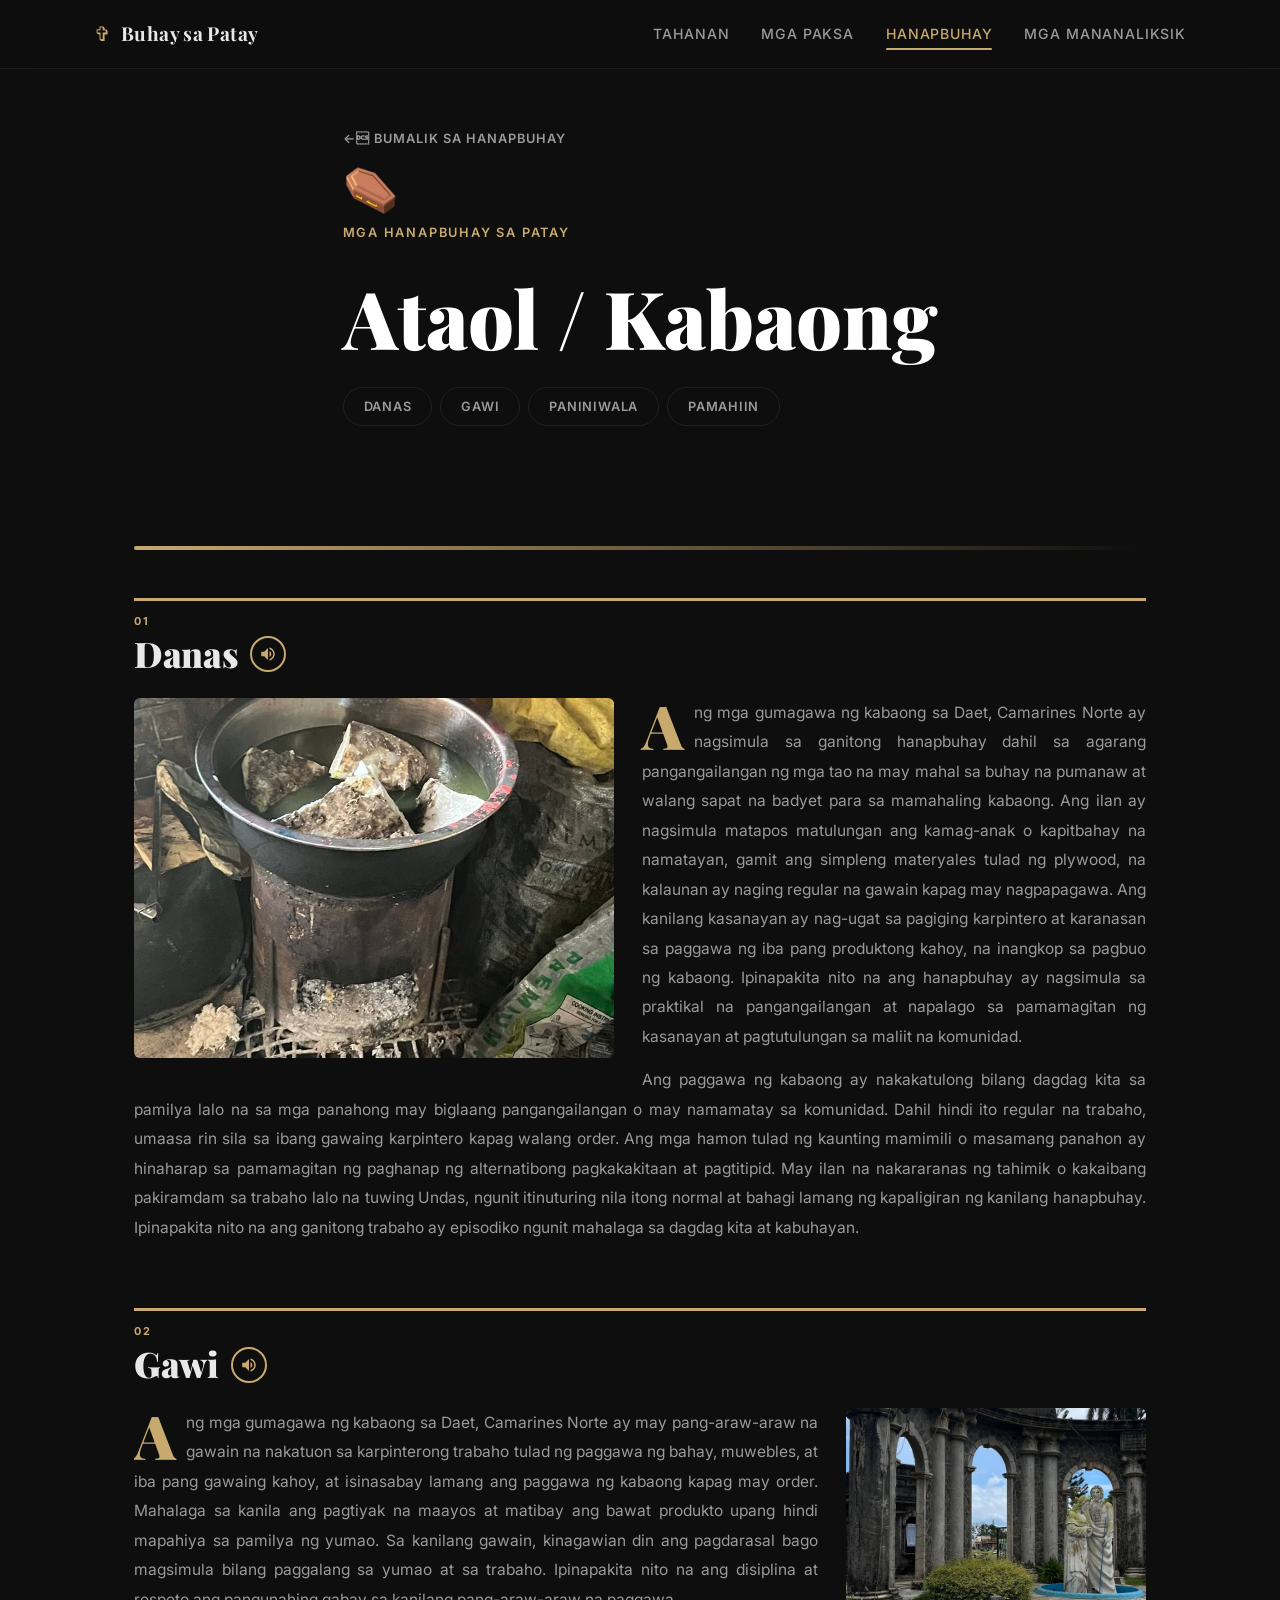
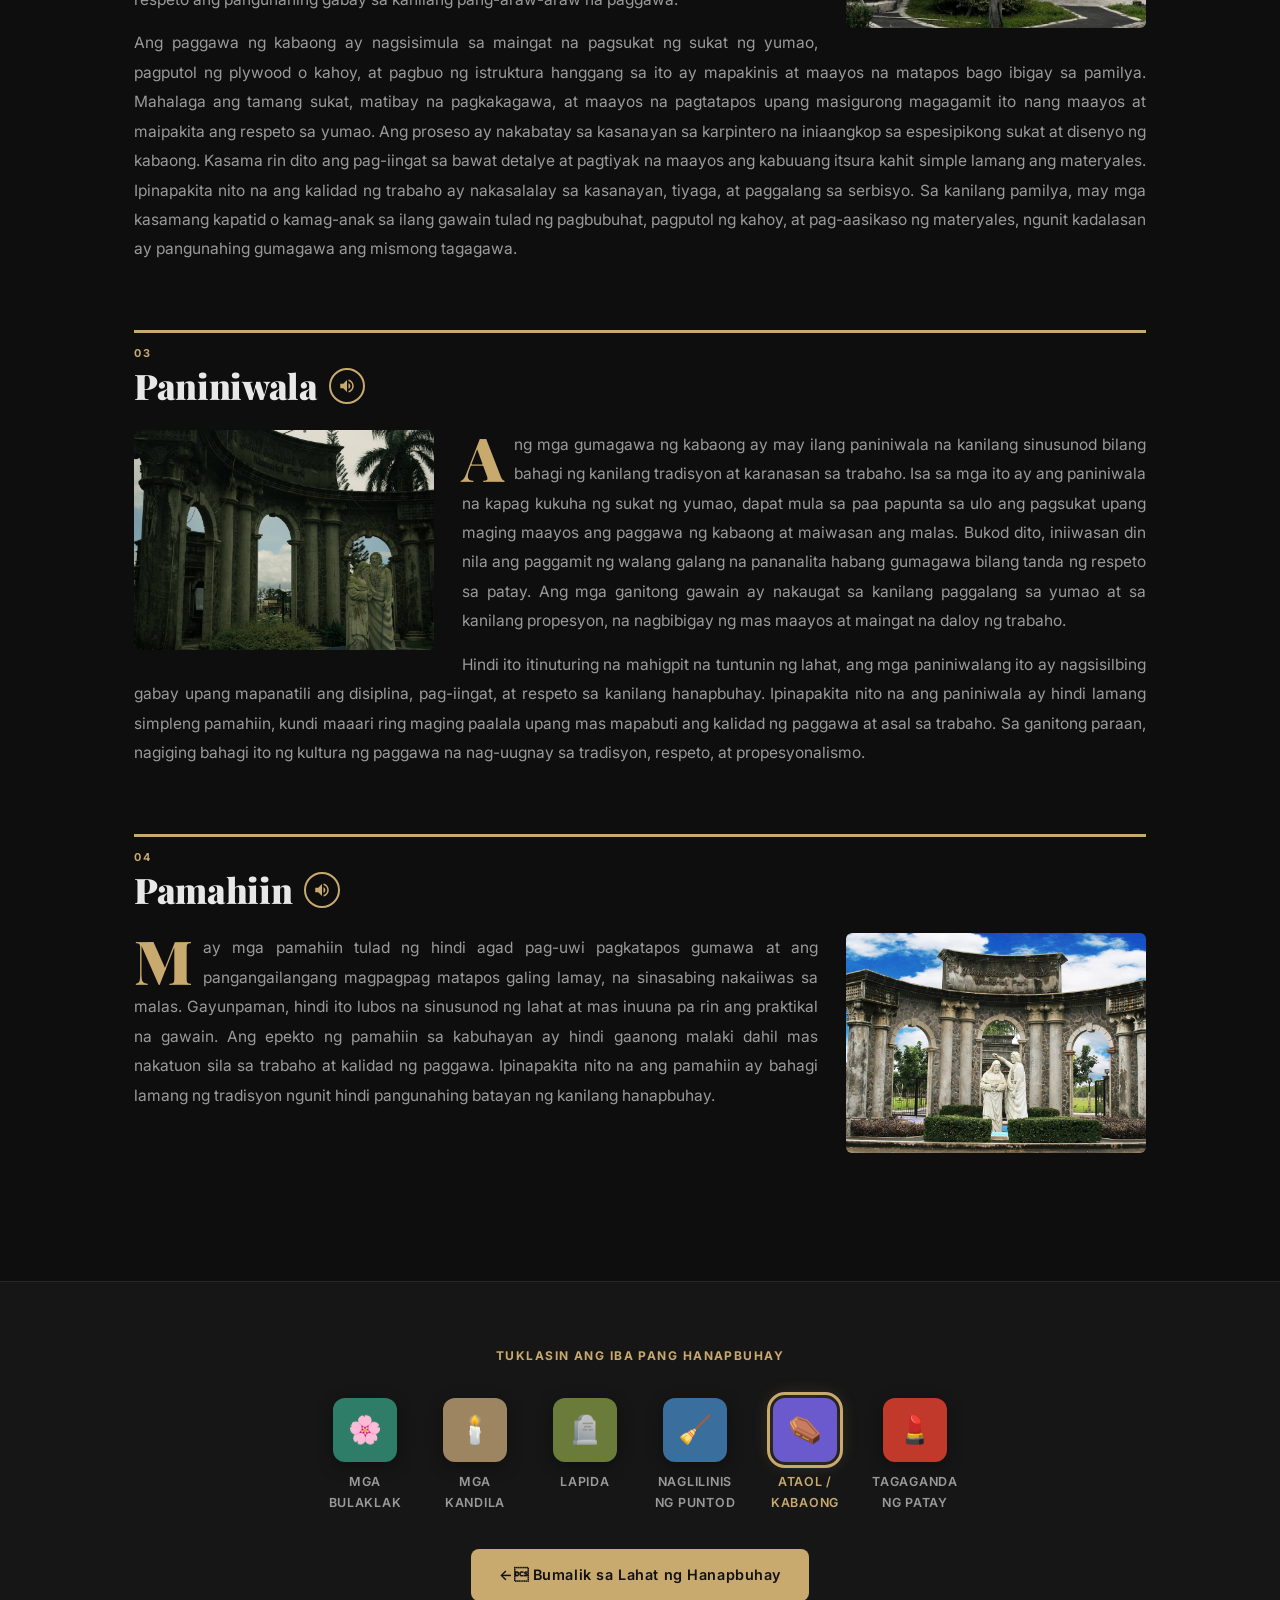
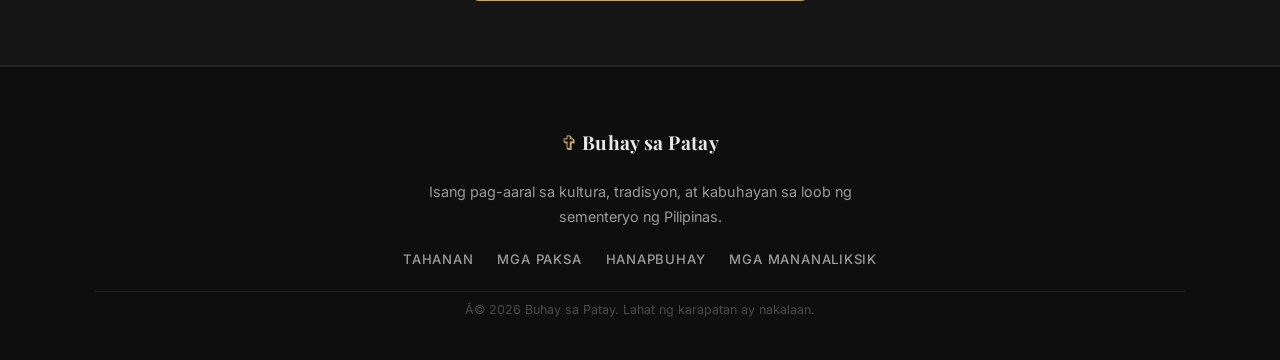
==== ataol.html @ 0006ed62 "fix emoji  arrow icon" ====
<!DOCTYPE html>
<html lang="fil" translate="no">
<head>
  <meta charset="UTF-8" />
  <meta name="google" content="notranslate" />
  <meta name="viewport" content="width=device-width, initial-scale=1.0" />
  <title>Ataol / Kabaong â€” Buhay sa Patay</title>
  <link rel="preconnect" href="https://fonts.googleapis.com" />
  <link rel="preconnect" href="https://fonts.gstatic.com" crossorigin />
  <link href="https://fonts.googleapis.com/css2?family=Playfair+Display:wght@400;700;900&family=Inter:wght@300;400;500;600&display=swap" rel="stylesheet" />
  <link rel="stylesheet" href="style.css" />
  <link rel="stylesheet" href="detail.css" />
</head>
<body data-page-parity="odd">

  <!-- â”€â”€â”€ NAVBAR â”€â”€â”€ -->
  <header class="navbar">
    <div class="container nav-inner">
      <div class="brand">
        <a href="index.html" style="display:flex;align-items:center;gap:10px;text-decoration:none;color:inherit;">
          <span class="brand-icon">✞</span>
          <span class="brand-text">Buhay sa Patay</span>
        </a>
      </div>
      <nav class="nav-links">
        <a href="index.html">Tahanan</a>
        <a href="index.html#topics">Mga Paksa</a>
        <a href="index.html#hanapbuhay" class="active">Hanapbuhay</a>
        <a href="mananaliksik.html">Mga Mananaliksik</a>
      </nav>
      <button class="hamburger" id="hamburger" aria-label="Toggle menu">
        <span></span><span></span><span></span>
      </button>
    </div>
    <div class="mobile-menu" id="mobileMenu">
      <a href="index.html">Tahanan</a>
      <a href="index.html#topics">Mga Paksa</a>
      <a href="index.html#hanapbuhay">Hanapbuhay</a>
      <a href="mananaliksik.html">Mga Mananaliksik</a>
    </div>
  </header>

  <!-- â”€â”€â”€ DETAIL HERO â”€â”€â”€ -->
  <!-- TODO: palitan ang 'Assets/ataol.jpg' ng tamang image path -->
  <section class="detail-hero" style="background-image:url('Assets/ataol.jpg')">
    <div class="detail-hero-overlay"></div>
    <div class="container detail-hero-content">
      <a href="index.html#hanapbuhay" class="back-link">← Bumalik sa Hanapbuhay</a>
      <div class="detail-hero-icon">⚰️</div>
      <p class="hero-eyebrow">Mga Hanapbuhay sa Patay</p>
      <h1 class="detail-hero-title">Ataol / Kabaong</h1>
      <div class="detail-tabs">
        <a href="#danas" class="detail-tab">Danas</a>
        <a href="#gawi" class="detail-tab">Gawi</a>
        <a href="#paniniwala" class="detail-tab">Paniniwala</a>
        <a href="#pamahiin" class="detail-tab">Pamahiin</a>
      </div>
    </div>
  </section>

  <!-- â”€â”€â”€ CONTENT â”€â”€â”€ -->
  <main class="detail-main">
    <div class="container detail-content">

      <!-- DANAS -->
      <section class="detail-section" id="danas">
        <div class="detail-section-label">
          <span class="dsec-number">01</span>
          <h2>Danas <button class="audio-btn" data-audio="Assets/Audio/Danas-Ataol.mp3" aria-label="Pakinggan ang seksyon"><svg viewBox="0 0 24 24" fill="currentColor"><path d="M3 9v6h4l5 5V4L7 9H3zm13.5 3A4.5 4.5 0 0 0 14 7.97v8.05c1.48-.73 2.5-2.25 2.5-4.02zM14 3.23v2.06c2.89.86 5 3.54 5 6.71s-2.11 5.85-5 6.71v2.06c4.01-.91 7-4.49 7-8.77s-2.99-7.86-7-8.77z"/></svg></button></h2>
        </div>
        <div class="detail-section-body">
          <img class="news-img" src="Assets/photo_6253443826198449484_y.jpg" alt="Paggawa ng ataol">
          <p>Ang mga gumagawa ng kabaong sa Daet, Camarines Norte ay nagsimula sa ganitong hanapbuhay dahil sa agarang pangangailangan ng mga tao na may mahal sa buhay na pumanaw at walang sapat na badyet para sa mamahaling kabaong. Ang ilan ay nagsimula matapos matulungan ang kamag-anak o kapitbahay na namatayan, gamit ang simpleng materyales tulad ng plywood, na kalaunan ay naging regular na gawain kapag may nagpapagawa. Ang kanilang kasanayan ay nag-ugat sa pagiging karpintero at karanasan sa paggawa ng iba pang produktong kahoy, na inangkop sa pagbuo ng kabaong. Ipinapakita nito na ang hanapbuhay ay nagsimula sa praktikal na pangangailangan at napalago sa pamamagitan ng kasanayan at pagtutulungan sa maliit na komunidad.</p>
          <p>Ang paggawa ng kabaong ay nakakatulong bilang dagdag kita sa pamilya lalo na sa mga panahong may biglaang pangangailangan o may namamatay sa komunidad. Dahil hindi ito regular na trabaho, umaasa rin sila sa ibang gawaing karpintero kapag walang order. Ang mga hamon tulad ng kaunting mamimili o masamang panahon ay hinaharap sa pamamagitan ng paghanap ng alternatibong pagkakakitaan at pagtitipid. May ilan na nakararanas ng tahimik o kakaibang pakiramdam sa trabaho lalo na tuwing Undas, ngunit itinuturing nila itong normal at bahagi lamang ng kapaligiran ng kanilang hanapbuhay. Ipinapakita nito na ang ganitong trabaho ay episodiko ngunit mahalaga sa dagdag kita at kabuhayan.</p>
        </div>
      </section>

      <div class="detail-divider"></div>

      <!-- GAWI -->
      <section class="detail-section" id="gawi">
        <div class="detail-section-label">
          <span class="dsec-number">02</span>
          <h2>Gawi <button class="audio-btn" data-audio="Assets/Audio/Gawi-Ataol.mp3" aria-label="Pakinggan ang seksyon"><svg viewBox="0 0 24 24" fill="currentColor"><path d="M3 9v6h4l5 5V4L7 9H3zm13.5 3A4.5 4.5 0 0 0 14 7.97v8.05c1.48-.73 2.5-2.25 2.5-4.02zM14 3.23v2.06c2.89.86 5 3.54 5 6.71s-2.11 5.85-5 6.71v2.06c4.01-.91 7-4.49 7-8.77s-2.99-7.86-7-8.77z"/></svg></button></h2>
        </div>
        <div class="detail-section-body">
          <img class="news-img" src="Assets/bg_3.jpg" alt="Sementeryo">
          <p>Ang mga gumagawa ng kabaong sa Daet, Camarines Norte ay may pang-araw-araw na gawain na nakatuon sa karpinterong trabaho tulad ng paggawa ng bahay, muwebles, at iba pang gawaing kahoy, at isinasabay lamang ang paggawa ng kabaong kapag may order. Mahalaga sa kanila ang pagtiyak na maayos at matibay ang bawat produkto upang hindi mapahiya sa pamilya ng yumao. Sa kanilang gawain, kinagawian din ang pagdarasal bago magsimula bilang paggalang sa yumao at sa trabaho. Ipinapakita nito na ang disiplina at respeto ang pangunahing gabay sa kanilang pang-araw-araw na paggawa.</p>
          <p>Ang paggawa ng kabaong ay nagsisimula sa maingat na pagsukat ng sukat ng yumao, pagputol ng plywood o kahoy, at pagbuo ng istruktura hanggang sa ito ay mapakinis at maayos na matapos bago ibigay sa pamilya. Mahalaga ang tamang sukat, matibay na pagkakagawa, at maayos na pagtatapos upang masigurong magagamit ito nang maayos at maipakita ang respeto sa yumao. Ang proseso ay nakabatay sa kasanayan sa karpintero na iniaangkop sa espesipikong sukat at disenyo ng kabaong. Kasama rin dito ang pag-iingat sa bawat detalye at pagtiyak na maayos ang kabuuang itsura kahit simple lamang ang materyales. Ipinapakita nito na ang kalidad ng trabaho ay nakasalalay sa kasanayan, tiyaga, at paggalang sa serbisyo. Sa kanilang pamilya, may mga kasamang kapatid o kamag-anak sa ilang gawain tulad ng pagbubuhat, pagputol ng kahoy, at pag-aasikaso ng materyales, ngunit kadalasan ay pangunahing gumagawa ang mismong tagagawa.</p>
        </div>
      </section>

      <div class="detail-divider"></div>

      <!-- PANINIWALA -->
      <section class="detail-section" id="paniniwala">
        <div class="detail-section-label">
          <span class="dsec-number">03</span>
          <h2>Paniniwala <button class="audio-btn" data-audio="Assets/Audio/Paniniwala-Ataol.mp3" aria-label="Pakinggan ang seksyon"><svg viewBox="0 0 24 24" fill="currentColor"><path d="M3 9v6h4l5 5V4L7 9H3zm13.5 3A4.5 4.5 0 0 0 14 7.97v8.05c1.48-.73 2.5-2.25 2.5-4.02zM14 3.23v2.06c2.89.86 5 3.54 5 6.71s-2.11 5.85-5 6.71v2.06c4.01-.91 7-4.49 7-8.77s-2.99-7.86-7-8.77z"/></svg></button></h2>
        </div>
        <div class="detail-section-body">
          <img class="news-img" src="Assets/bg_1.jpg" alt="Sementeryo">
          <p>Ang mga gumagawa ng kabaong ay may ilang paniniwala na kanilang sinusunod bilang bahagi ng kanilang tradisyon at karanasan sa trabaho. Isa sa mga ito ay ang paniniwala na kapag kukuha ng sukat ng yumao, dapat mula sa paa papunta sa ulo ang pagsukat upang maging maayos ang paggawa ng kabaong at maiwasan ang malas. Bukod dito, iniiwasan din nila ang paggamit ng walang galang na pananalita habang gumagawa bilang tanda ng respeto sa patay. Ang mga ganitong gawain ay nakaugat sa kanilang paggalang sa yumao at sa kanilang propesyon, na nagbibigay ng mas maayos at maingat na daloy ng trabaho.</p>
          <p>Hindi ito itinuturing na mahigpit na tuntunin ng lahat, ang mga paniniwalang ito ay nagsisilbing gabay upang mapanatili ang disiplina, pag-iingat, at respeto sa kanilang hanapbuhay. Ipinapakita nito na ang paniniwala ay hindi lamang simpleng pamahiin, kundi maaari ring maging paalala upang mas mapabuti ang kalidad ng paggawa at asal sa trabaho. Sa ganitong paraan, nagiging bahagi ito ng kultura ng paggawa na nag-uugnay sa tradisyon, respeto, at propesyonalismo.</p>
        </div>
      </section>

      <div class="detail-divider"></div>

      <!-- PAMAHIIN -->
      <section class="detail-section" id="pamahiin">
        <div class="detail-section-label">
          <span class="dsec-number">04</span>
          <h2>Pamahiin <button class="audio-btn" data-audio="Assets/Audio/Pamahiin-Ataol.mp3" aria-label="Pakinggan ang seksyon"><svg viewBox="0 0 24 24" fill="currentColor"><path d="M3 9v6h4l5 5V4L7 9H3zm13.5 3A4.5 4.5 0 0 0 14 7.97v8.05c1.48-.73 2.5-2.25 2.5-4.02zM14 3.23v2.06c2.89.86 5 3.54 5 6.71s-2.11 5.85-5 6.71v2.06c4.01-.91 7-4.49 7-8.77s-2.99-7.86-7-8.77z"/></svg></button></h2>
        </div>
        <div class="detail-section-body">
          <img class="news-img" src="Assets/main_bg.png" alt="Sementeryo">
          <p>May mga pamahiin tulad ng hindi agad pag-uwi pagkatapos gumawa at ang pangangailangang magpagpag matapos galing lamay, na sinasabing nakaiiwas sa malas. Gayunpaman, hindi ito lubos na sinusunod ng lahat at mas inuuna pa rin ang praktikal na gawain. Ang epekto ng pamahiin sa kabuhayan ay hindi gaanong malaki dahil mas nakatuon sila sa trabaho at kalidad ng paggawa. Ipinapakita nito na ang pamahiin ay bahagi lamang ng tradisyon ngunit hindi pangunahing batayan ng kanilang hanapbuhay.</p>
      </section>

    </div>
  </main>

  <!-- â”€â”€â”€ HANAPBUHAY NAV â”€â”€â”€ -->
  <section class="hbnav">
    <div class="container">
      <p class="hbnav-label">Tuklasin ang iba pang Hanapbuhay</p>
      <div class="hbnav-grid">
        <a href="bulaklak.html" class="hbnav-item">
          <div class="hbnav-icon" style="background:var(--teal)">🌸</div>
          <span>Mga Bulaklak</span>
        </a>
        <a href="kandila.html" class="hbnav-item">
          <div class="hbnav-icon" style="background:var(--tan)">🕯️</div>
          <span>Mga Kandila</span>
        </a>
        <a href="lapida.html" class="hbnav-item">
          <div class="hbnav-icon" style="background:var(--olive)">🪦</div>
          <span>Lapida</span>
        </a>
        <a href="naglilinis.html" class="hbnav-item">
          <div class="hbnav-icon" style="background:var(--blue)">🧹</div>
          <span>Naglilinis ng Puntod</span>
        </a>
        <span class="hbnav-item hbnav-item--active">
          <div class="hbnav-icon" style="background:var(--purple)">⚰️</div>
          <span>Ataol / Kabaong</span>
        </span>
        <a href="tagaganda.html" class="hbnav-item">
          <div class="hbnav-icon" style="background:var(--red)">💄</div>
          <span>Tagaganda ng Patay</span>
        </a>
      </div>
      <div class="hbnav-footer">
        <a href="index.html#hanapbuhay" class="btn-primary">← Bumalik sa Lahat ng Hanapbuhay</a>
      </div>
    </div>
  </section>

  <!-- â”€â”€â”€ FOOTER â”€â”€â”€ -->
  <footer class="footer">
    <div class="container footer-inner">
      <div class="footer-brand">
        <span class="brand-icon">✞</span>
        <span class="brand-text">Buhay sa Patay</span>
      </div>
      <p class="footer-desc">
        Isang pag-aaral sa kultura, tradisyon, at kabuhayan sa loob ng sementeryo ng Pilipinas.
      </p>
      <div class="footer-links">
        <a href="index.html">Tahanan</a>
        <a href="index.html#topics">Mga Paksa</a>
        <a href="index.html#hanapbuhay">Hanapbuhay</a>
        <a href="mananaliksik.html">Mga Mananaliksik</a>
      </div>
      <p class="footer-copy">Â© 2026 Buhay sa Patay. Lahat ng karapatan ay nakalaan.</p>
    </div>
  </footer>

  <!-- ─── FLOATING AUDIO PLAYER ─── -->
  <div id="floatingPlayer" class="floating-player" aria-hidden="true">
    <div class="fp-label">
      <svg viewBox="0 0 24 24" fill="currentColor" width="14" height="14"><path d="M3 9v6h4l5 5V4L7 9H3zm13.5 3A4.5 4.5 0 0 0 14 7.97v8.05c1.48-.73 2.5-2.25 2.5-4.02zM14 3.23v2.06c2.89.86 5 3.54 5 6.71s-2.11 5.85-5 6.71v2.06c4.01-.91 7-4.49 7-8.77s-2.99-7.86-7-8.77z"/></svg>
      <span id="fpTitle">—</span>
    </div>
    <div class="fp-controls">
      <button id="fpPlayPause" class="fp-btn" aria-label="Play / Pause">
        <svg viewBox="0 0 24 24" fill="currentColor"><path d="M6 19h4V5H6v14zm8-14v14h4V5h-4z"/></svg>
      </button>
      <button id="fpStop" class="fp-btn fp-btn-stop" aria-label="Itigil">
        <svg viewBox="0 0 24 24" fill="currentColor"><path d="M6 6h12v12H6z"/></svg>
      </button>
    </div>
  </div>

  <script src="main.js"></script>
</body>
</html>
---- style.css ----
/* ================================================================
   BUHAY SA PATAY — Global Styles
   ================================================================ */

*, *::before, *::after { box-sizing: border-box; margin: 0; padding: 0; }

:root {
  --bg:        #0e0e0e;
  --bg-2:      #161616;
  --bg-3:      #1e1e1e;
  --surface:   #242424;
  --border:    rgba(255,255,255,0.08);
  --text:      #e8e8e8;
  --text-muted:#9a9a9a;
  --accent:    #c8a96e;       /* warm gold */
  --accent-2:  #8fb89a;       /* muted sage green */
  --red:       #c0392b;
  --teal:      #2e7d68;
  --olive:     #6b7c3a;
  --tan:       #9c8560;
  --blue:      #3a6e9c;
  --purple:    #6a5acd;
  --radius:    12px;
  --radius-sm: 8px;
  --shadow:    0 4px 24px rgba(0,0,0,0.4);
  --transition: 0.25s ease;
}

html { scroll-behavior: smooth; }

body {
  font-family: 'Inter', sans-serif;
  background: var(--bg);
  color: var(--text);
  line-height: 1.65;
  font-size: 16px;
}

.container {
  max-width: 1140px;
  margin: 0 auto;
  padding: 0 24px;
}

img { display: block; max-width: 100%; }
a  { text-decoration: none; color: inherit; }

/* ─── SCROLLBAR ─── */
::-webkit-scrollbar { width: 6px; }
::-webkit-scrollbar-track { background: var(--bg); }
::-webkit-scrollbar-thumb { background: var(--surface); border-radius: 3px; }

/* ================================================================
   NAVBAR
   ================================================================ */
.navbar {
  position: fixed;
  top: 0; left: 0; right: 0;
  z-index: 100;
  background: rgba(14,14,14,0.45);
  backdrop-filter: blur(16px);
  -webkit-backdrop-filter: blur(16px);
  border-bottom: 1px solid rgba(255,255,255,0.06);
  transition: background 0.35s ease;
}

.nav-inner {
  display: flex;
  align-items: center;
  justify-content: space-between;
  height: 68px;
}

.brand {
  display: flex;
  align-items: center;
  gap: 10px;
}

.brand-icon {
  font-size: 20px;
  color: var(--accent);
}

.brand-text {
  font-family: 'Playfair Display', serif;
  font-size: 1.2rem;
  font-weight: 700;
  letter-spacing: 0.02em;
  color: var(--text);
}

.nav-links {
  display: flex;
  gap: 32px;
}

.nav-links a {
  font-size: 0.88rem;
  font-weight: 500;
  letter-spacing: 0.06em;
  text-transform: uppercase;
  color: var(--text-muted);
  transition: color var(--transition);
}

.nav-links a:hover { color: var(--accent); }

.nav-links a.active {
  color: var(--accent);
  position: relative;
}

.nav-links a.active::after {
  content: '';
  position: absolute;
  bottom: -4px;
  left: 0;
  right: 0;
  height: 2px;
  background: var(--accent);
  border-radius: 2px;
}

/* Hamburger */
.hamburger {
  display: none;
  flex-direction: column;
  gap: 5px;
  background: none;
  border: none;
  cursor: pointer;
  padding: 4px;
}

.hamburger span {
  display: block;
  width: 24px;
  height: 2px;
  background: var(--text);
  border-radius: 2px;
  transition: var(--transition);
}

/* Mobile menu */
.mobile-menu {
  display: none;
  flex-direction: column;
  padding: 16px 24px 20px;
  border-top: 1px solid var(--border);
  gap: 4px;
}

.mobile-menu a {
  padding: 12px 0;
  font-size: 0.95rem;
  font-weight: 500;
  letter-spacing: 0.05em;
  text-transform: uppercase;
  color: var(--text-muted);
  border-bottom: 1px solid var(--border);
  transition: color var(--transition);
}

.mobile-menu a:last-child { border-bottom: none; }
.mobile-menu a:hover { color: var(--accent); }
.mobile-menu.open { display: flex; }

/* ================================================================
   HERO
   ================================================================ */
.hero {
  position: relative;
  min-height: 100vh;
  display: flex;
  align-items: center;
  background:
    url('Assets/main_bg.png')
    center / cover no-repeat;
  padding-top: 68px;
}

.hero-overlay {
  position: absolute;
  inset: 0;
  background: linear-gradient(
    135deg,
    rgba(14,14,14,0.88) 0%,
    rgba(14,14,14,0.65) 60%,
    rgba(14,14,14,0.45) 100%
  );
}

.hero-content {
  position: relative;
  max-width: 660px;
  padding: 80px 24px;
}

.hero-eyebrow {
  font-size: 0.8rem;
  font-weight: 600;
  letter-spacing: 0.14em;
  text-transform: uppercase;
  color: var(--accent);
  margin-bottom: 20px;
}

.hero-title {
  font-family: 'Playfair Display', serif;
  font-size: clamp(3.2rem, 8vw, 6rem);
  font-weight: 900;
  line-height: 1.0;
  color: #fff;
  margin-bottom: 24px;
}

.hero-title span {
  color: var(--accent);
}

.hero-desc {
  font-size: 1.05rem;
  color: rgba(255,255,255,0.75);
  max-width: 520px;
  margin-bottom: 36px;
  line-height: 1.75;
}

.hero-actions {
  display: flex;
  gap: 16px;
  flex-wrap: wrap;
}

/* Buttons */
.btn-primary {
  display: inline-flex;
  align-items: center;
  padding: 14px 28px;
  background: var(--accent);
  color: #111;
  font-weight: 600;
  font-size: 0.9rem;
  letter-spacing: 0.04em;
  border-radius: var(--radius-sm);
  transition: background var(--transition), transform var(--transition);
}

.btn-primary:hover {
  background: #d4b87a;
  transform: translateY(-2px);
}

.btn-ghost {
  display: inline-flex;
  align-items: center;
  padding: 14px 28px;
  border: 1.5px solid rgba(255,255,255,0.35);
  color: rgba(255,255,255,0.85);
  font-weight: 500;
  font-size: 0.9rem;
  letter-spacing: 0.04em;
  border-radius: var(--radius-sm);
  transition: border-color var(--transition), color var(--transition);
}

.btn-ghost:hover {
  border-color: var(--accent);
  color: var(--accent);
}

.hero-scroll-hint {
  position: absolute;
  bottom: 32px;
  left: 50%;
  transform: translateX(-50%);
  display: flex;
  flex-direction: column;
  align-items: center;
  gap: 8px;
  color: rgba(255,255,255,0.45);
  font-size: 0.75rem;
  letter-spacing: 0.08em;
  text-transform: uppercase;
}

.scroll-arrow {
  width: 20px;
  height: 20px;
  border-right: 2px solid rgba(255,255,255,0.35);
  border-bottom: 2px solid rgba(255,255,255,0.35);
  transform: rotate(45deg);
  animation: bounce 2s infinite;
}

@keyframes bounce {
  0%, 100% { transform: rotate(45deg) translateY(0); }
  50%       { transform: rotate(45deg) translateY(5px); }
}

/* ================================================================
   STRIP
   ================================================================ */
.strip {
  background: var(--surface);
  border-bottom: 1px solid var(--border);
  padding: 28px 0;
}

.strip-grid {
  display: flex;
  align-items: center;
  justify-content: center;
  flex-wrap: wrap;
  gap: 24px;
}

.strip-item {
  display: flex;
  align-items: center;
  gap: 10px;
  font-weight: 600;
  font-size: 0.95rem;
  letter-spacing: 0.04em;
  color: var(--text-muted);
  background: none;
  border: none;
  cursor: pointer;
  font-family: 'Inter', sans-serif;
  padding: 8px 14px;
  border-radius: var(--radius-sm);
  transition: background var(--transition), color var(--transition), transform var(--transition);
}

.strip-item:hover {
  background: rgba(200,169,110,0.08);
  color: var(--accent);
  transform: scale(1.05);
}

.strip-item:active {
  transform: scale(0.96);
}

.strip-item p {
  color: inherit;
}

/* ─── RAIN PARTICLES ─── */
.rain-container {
  position: fixed;
  inset: 0;
  pointer-events: none;
  z-index: 9999;
  overflow: hidden;
}

.rain-particle {
  position: absolute;
  top: -60px;
  font-size: 1.6rem;
  animation: fall linear forwards;
  will-change: transform, opacity;
  user-select: none;
}

@keyframes fall {
  0%   { transform: translateY(0) rotate(0deg);   opacity: 1; }
  80%  { opacity: 1; }
  100% { transform: translateY(105vh) rotate(360deg); opacity: 0; }
}

.strip-icon { font-size: 1.3rem; }

.strip-divider {
  width: 1px;
  height: 32px;
  background: var(--border);
}

/* ================================================================
   SECTION COMMON
   ================================================================ */
.section-label {
  display: inline-block;
  font-size: 0.75rem;
  font-weight: 700;
  letter-spacing: 0.14em;
  text-transform: uppercase;
  color: var(--accent);
  margin-bottom: 12px;
}

.section-label.light { color: var(--accent); }

.section-title {
  font-family: 'Playfair Display', serif;
  font-size: clamp(1.9rem, 4vw, 2.8rem);
  font-weight: 800;
  color: var(--text);
  line-height: 1.15;
  margin-bottom: 16px;
}

.section-title.light { color: #fff; }
.section-title.center { text-align: center; }

.section-sub {
  font-size: 1rem;
  color: var(--text-muted);
  max-width: 560px;
  line-height: 1.75;
  margin-bottom: 56px;
}

/* ================================================================
   TOPICS / CARDS
   ================================================================ */
.topics {
  padding: 100px 0;
  background:
    linear-gradient(to bottom, rgba(14,14,14,0.82) 0%, rgba(14,14,14,0.72) 100%),
    url('Assets/bg_4.jpg') center / cover no-repeat;
}

.cards-grid {
  display: grid;
  grid-template-columns: repeat(auto-fit, minmax(250px, 1fr));
  gap: 24px;
}

.card {
  position: relative;
  overflow: hidden;
  border: 1px solid rgba(255,255,255,0.10);
  border-radius: var(--radius);
  padding: 32px 28px;
  display: flex;
  flex-direction: column;
  gap: 12px;
  transition: border-color var(--transition), transform var(--transition), box-shadow var(--transition);
  text-decoration: none;
  color: inherit;
  cursor: pointer;
}

/* background image layer */
.card::before {
  content: '';
  position: absolute;
  inset: 0;
  background-size: cover;
  background-position: center;
  transition: transform 0.5s ease;
  z-index: 0;
}

/* dark overlay on top of image */
.card::after {
  content: '';
  position: absolute;
  inset: 0;
  background: rgba(10,10,10,0.68);
  transition: background var(--transition);
  z-index: 1;
}

/* per-card images */
#danas::before  { background-image: url('Assets/bg_3.jpg'); }
#gawi::before   { background-image: url('Assets/bg_4.jpg'); }
#paniniwala::before { background-image: url('Assets/another_bg.jpg'); }
#pamahiin::before   { background-image: url('Assets/bg_1.jpg'); }

/* card content sits above the pseudo-elements */
.card > * { position: relative; z-index: 2; }

.card:hover {
  border-color: rgba(200,169,110,0.55);
  transform: translateY(-4px);
  box-shadow: 0 10px 36px rgba(0,0,0,0.6);
}

.card:hover::before {
  transform: scale(1.07);
}

.card:hover::after {
  background: rgba(10,10,10,0.50);
}

.card-icon-wrap {
  width: 48px;
  height: 48px;
  border-radius: 10px;
  display: flex;
  align-items: center;
  justify-content: center;
  margin-bottom: 4px;
}

.card-icon-wrap svg {
  width: 22px;
  height: 22px;
  color: #fff;
}

.card-icon-red   { background: var(--red); }
.card-icon-teal  { background: var(--teal); }
.card-icon-olive { background: var(--olive); }
.card-icon-tan   { background: var(--tan); }

.card-tag {
  font-size: 0.72rem;
  font-weight: 700;
  letter-spacing: 0.1em;
  color: var(--text-muted);
  text-transform: uppercase;
}

.card h3 {
  font-family: 'Playfair Display', serif;
  font-size: 1.45rem;
  font-weight: 700;
  color: var(--text);
}

.card p {
  font-size: 0.93rem;
  color: var(--text-muted);
  line-height: 1.7;
  flex: 1;
}

.card-link {
  display: inline-flex;
  align-items: center;
  gap: 6px;
  font-size: 0.82rem;
  font-weight: 600;
  letter-spacing: 0.05em;
  text-transform: uppercase;
  color: var(--accent);
  margin-top: 8px;
  transition: gap var(--transition);
}

.card-link:hover { gap: 10px; }

/* ================================================================
   FEATURE SECTION (Hanapbuhay)
   ================================================================ */
.feature-section {
  background:
    linear-gradient(to bottom, rgba(14,14,14,0.78) 0%, rgba(14,14,14,0.68) 100%),
    url('Assets/another_bg.jpg') center / cover no-repeat;
  padding: 100px 0;
  border-top: 1px solid var(--border);
  border-bottom: 1px solid var(--border);
}

.feature-inner {
  display: grid;
  grid-template-columns: 1fr 1fr;
  gap: 64px;
  align-items: center;
}

.feature-text { max-width: 520px; }

.feature-desc {
  font-size: 1rem;
  color: var(--text-muted);
  line-height: 1.8;
  margin-bottom: 32px;
}

.feature-highlights {
  display: flex;
  flex-direction: column;
  gap: 14px;
  margin-bottom: 36px;
}

.highlight-item {
  display: flex;
  align-items: center;
  gap: 12px;
}

.highlight-dot {
  flex-shrink: 0;
  width: 8px;
  height: 8px;
  border-radius: 50%;
  background: var(--accent);
}

.highlight-item p {
  font-size: 0.93rem;
  color: var(--text-muted);
}

/* Gallery grid */
.feature-gallery {
  display: grid;
  grid-template-columns: 1fr 1fr;
  grid-template-rows: repeat(3, 200px);
  gap: 12px;
}

.gallery-card {
  border-radius: var(--radius);
  overflow: hidden;
}

.gallery-placeholder {
  width: 100%;
  height: 100%;
  display: flex;
  align-items: flex-end;
  padding: 14px;
  font-size: 0.8rem;
  font-weight: 600;
  letter-spacing: 0.06em;
  text-transform: uppercase;
  color: rgba(255,255,255,0.75);
  border-radius: var(--radius);
}

.gallery-card-link {
  display: block;
  text-decoration: none;
  transition: transform var(--transition), box-shadow var(--transition);
}

.gallery-card-link:hover {
  transform: translateY(-4px) scale(1.01);
  box-shadow: 0 8px 32px rgba(0,0,0,0.5);
}

.gallery-card-link .gallery-placeholder span {
  background: rgba(0,0,0,0.25);
  padding: 4px 10px;
  border-radius: 4px;
}

.gp-1 { background: linear-gradient(135deg, #2e5436 0%, #1a3320 100%); }
.gp-2 { background: linear-gradient(135deg, #3a3020 0%, #5c4a28 100%); }
.gp-3 { background: linear-gradient(135deg, #4a2828 0%, #7a3a3a 100%); }
.gp-4 { background: linear-gradient(135deg, #1e2a3a 0%, #2e4060 100%); }
.gp-5 { background: linear-gradient(135deg, #2a1e3a 0%, #4a3060 100%); }
.gp-6 { background: linear-gradient(135deg, #3a2030 0%, #6a3050 100%); }

/* ================================================================
   QUOTE SECTION
   ================================================================ */
.quote-section {
  padding: 80px 0;
  background:
    linear-gradient(to bottom, rgba(14,14,14,0.82) 0%, rgba(14,14,14,0.74) 100%),
    url('Assets/bg_1.jpg') center / cover no-repeat;
  background-attachment: fixed;
  text-align: center;
}

blockquote {
  position: relative;
  max-width: 720px;
  margin: 0 auto;
}

.quote-mark {
  display: block;
  font-family: 'Playfair Display', serif;
  font-size: 5rem;
  line-height: 0.6;
  color: var(--accent);
  opacity: 0.4;
  margin-bottom: 24px;
}

blockquote p {
  font-family: 'Playfair Display', serif;
  font-size: clamp(1.2rem, 2.5vw, 1.65rem);
  font-style: italic;
  color: var(--text);
  line-height: 1.6;
  margin-bottom: 24px;
}

blockquote cite {
  font-size: 0.82rem;
  font-style: normal;
  font-weight: 600;
  letter-spacing: 0.1em;
  text-transform: uppercase;
  color: var(--text-muted);
}

/* ================================================================
   QUICK NAV
   ================================================================ */
.quick-nav {
  padding: 100px 0;
  background:
    linear-gradient(to bottom, rgba(14,14,14,0.75) 0%, rgba(14,14,14,0.65) 100%),
    url('Assets/bg_1.jpg') center / cover no-repeat;
  background-attachment: fixed;
  border-top: 1px solid var(--border);
}

.qnav-grid {
  display: flex;
  justify-content: center;
  flex-wrap: wrap;
  gap: 20px;
  margin-top: 48px;
}

.qnav-item {
  display: flex;
  flex-direction: column;
  align-items: center;
  gap: 12px;
  text-decoration: none;
  transition: transform var(--transition);
}

.qnav-item:hover { transform: translateY(-4px); }

.qnav-icon {
  width: 64px;
  height: 64px;
  border-radius: var(--radius);
  display: flex;
  align-items: center;
  justify-content: center;
  box-shadow: var(--shadow);
}

.qnav-icon svg {
  width: 28px;
  height: 28px;
  color: #fff;
}

.qn-red    { background: var(--red); }
.qn-teal   { background: var(--teal); }
.qn-olive  { background: var(--olive); }
.qn-tan    { background: var(--tan); }
.qn-blue   { background: var(--blue); }
.qn-purple { background: var(--purple); }

.qnav-item span {
  font-size: 0.78rem;
  font-weight: 600;
  letter-spacing: 0.08em;
  text-transform: uppercase;
  color: var(--text-muted);
}

.qnav-item:hover span { color: var(--accent); }

/* ================================================================
   MGA MANANALIKSIK
   ================================================================ */
.researchers {
  padding: 100px 0;
  background: var(--bg-2);
  border-top: 1px solid var(--border);
  text-align: center;
}

.researchers .section-title {
  margin-bottom: 60px;
}

.researchers-grid {
  display: flex;
  justify-content: center;
  align-items: center;
  gap: 24px;
  flex-wrap: wrap;
}

.researcher-card {
  background: rgba(14,14,14,0.5);
  border: 1px solid var(--border);
  border-radius: var(--radius);
  padding: 36px 28px;
  display: flex;
  flex-direction: column;
  align-items: center;
  gap: 16px;
  width: 240px;
  transition: border-color var(--transition), transform var(--transition);
}

.researcher-card:hover {
  border-color: rgba(200,169,110,0.4);
  transform: translateY(-4px);
}

.researcher-card--featured {
  border-color: rgba(200,169,110,0.3);
  background: rgba(200,169,110,0.06);
  width: 270px;
  padding: 44px 32px;
}

.researcher-avatar {
  width: 80px;
  height: 80px;
  border-radius: 50%;
  background: var(--surface);
  border: 2px solid var(--border);
  display: flex;
  align-items: center;
  justify-content: center;
  font-size: 2rem;
}

.researcher-card--featured .researcher-avatar {
  width: 96px;
  height: 96px;
  border-color: var(--accent);
  font-size: 2.4rem;
}

.researcher-role {
  font-size: 0.72rem;
  font-weight: 700;
  letter-spacing: 0.12em;
  text-transform: uppercase;
  color: var(--accent);
}

.researcher-name {
  font-family: 'Playfair Display', serif;
  font-size: 1.15rem;
  font-weight: 700;
  color: var(--text);
  min-height: 1.4em;
}

.researcher-desc {
  font-size: 0.88rem;
  color: var(--text-muted);
  line-height: 1.6;
}

/* ================================================================
   FOOTER
   ================================================================ */
.footer {
  background: var(--bg);
  border-top: 1px solid var(--border);
  padding: 60px 0 40px;
}

.footer-inner {
  display: flex;
  flex-direction: column;
  align-items: center;
  text-align: center;
  gap: 20px;
}

.footer-desc {
  font-size: 0.9rem;
  color: var(--text-muted);
  max-width: 480px;
  line-height: 1.7;
}

.footer-links {
  display: flex;
  flex-wrap: wrap;
  justify-content: center;
  gap: 12px 24px;
}

.footer-links a {
  font-size: 0.82rem;
  font-weight: 500;
  letter-spacing: 0.06em;
  text-transform: uppercase;
  color: var(--text-muted);
  transition: color var(--transition);
}

.footer-links a:hover { color: var(--accent); }

.footer-copy {
  font-size: 0.78rem;
  color: rgba(255,255,255,0.25);
  padding-top: 8px;
  border-top: 1px solid var(--border);
  width: 100%;
  text-align: center;
}

/* ================================================================
   RESPONSIVE
   ================================================================ */

/* ── XL: Wide desktops (1400px+) ── */
@media (min-width: 1400px) {
  .container { max-width: 1320px; }
  .feature-gallery { grid-template-rows: repeat(3, 220px); }
}

/* ── LG: Laptop / small desktop (901px–1140px) ── */
@media (max-width: 1140px) {
  .feature-inner { gap: 40px; }
  .feature-gallery { grid-template-rows: repeat(3, 175px); }
}

/* ── MD: Tablet landscape (769px–900px) ── */
@media (max-width: 900px) {
  .topics      { padding: 72px 0; }
  .feature-section { padding: 72px 0; }
  .quick-nav   { padding: 72px 0; }

  .feature-inner {
    grid-template-columns: 1fr;
    gap: 40px;
  }
  .feature-text { max-width: 100%; }
  .feature-gallery {
    grid-template-columns: repeat(3, 1fr);
    grid-template-rows: repeat(2, 160px);
  }

  .section-sub { max-width: 100%; margin-bottom: 40px; }
}

/* ── SM: Tablet portrait / large phone (601px–768px) ── */
@media (max-width: 768px) {
  .nav-links  { display: none; }
  .hamburger  { display: flex; }

  .topics     { padding: 60px 0; }
  .feature-section { padding: 60px 0; }
  .quote-section   { padding: 60px 0; }
  .quick-nav  { padding: 60px 0; }
  .footer     { padding: 48px 0 32px; }

  .hero-content { padding: 60px 24px 80px; }
  .hero-scroll-hint { display: none; }

  .section-sub { margin-bottom: 32px; }

  .cards-grid {
    grid-template-columns: repeat(2, 1fr);
    gap: 16px;
  }

  .feature-gallery {
    grid-template-columns: repeat(3, 1fr);
    grid-template-rows: repeat(2, 140px);
  }

  .strip-divider { display: none; }
  .strip-grid    { gap: 12px 20px; }
  .strip-item    { font-size: 0.88rem; padding: 6px 10px; }

  .qnav-grid  { gap: 14px; }
  .qnav-icon  { width: 54px; height: 54px; }
  .qnav-icon svg { width: 22px; height: 22px; }
  .qnav-item span { font-size: 0.72rem; }
}

/* ── XS: Mobile (max 600px) ── */
@media (max-width: 600px) {
  .nav-links  { display: none; }
  .hamburger  { display: flex; }

  .topics     { padding: 48px 0; }
  .feature-section { padding: 48px 0; }
  .quote-section   { padding: 48px 0; }
  .quick-nav  { padding: 48px 0; }
  .footer     { padding: 40px 0 28px; }

  .hero-content { padding: 48px 20px 72px; }

  .cards-grid {
    grid-template-columns: 1fr;
    gap: 14px;
  }

  .feature-gallery {
    grid-template-columns: repeat(2, 1fr);
    grid-template-rows: repeat(3, 130px);
    gap: 10px;
  }

  .strip-item { font-size: 0.82rem; padding: 6px 8px; }

  .qnav-grid  { gap: 12px; }
  .qnav-icon  { width: 50px; height: 50px; }
  .qnav-icon svg { width: 20px; height: 20px; }

  blockquote p { font-size: 1.1rem; }
}

/* ── 2XS: Small phones (max 480px) ── */
@media (max-width: 480px) {
  .hero-title   { font-size: clamp(2.6rem, 10vw, 3.2rem); }
  .hero-desc    { font-size: 0.95rem; }
  .hero-actions { flex-direction: column; }
  .btn-primary, .btn-ghost { justify-content: center; width: 100%; }

  .feature-gallery {
    grid-template-columns: 1fr 1fr;
    grid-template-rows: repeat(3, 115px);
  }

  .section-title { font-size: clamp(1.6rem, 6vw, 2rem); }
}

/* ── 3XS: Very small phones (max 380px) ── */
@media (max-width: 380px) {
  .container  { padding: 0 16px; }

  .hero-title { font-size: 2.4rem; }
  .hero-eyebrow { font-size: 0.72rem; }

  .feature-gallery {
    grid-template-columns: 1fr;
    grid-template-rows: repeat(6, 110px);
    gap: 8px;
  }

  .strip-grid   { gap: 8px 12px; }
  .strip-item   { font-size: 0.78rem; padding: 5px 6px; gap: 6px; }
  .strip-icon   { font-size: 1.1rem; }

  .qnav-grid  { gap: 10px; }
  .qnav-icon  { width: 44px; height: 44px; }
  .qnav-icon svg { width: 18px; height: 18px; }
  .qnav-item span { font-size: 0.65rem; }

  .card       { padding: 22px 18px; }
  .footer-links { gap: 10px 16px; }
}
---- detail.css ----
/* ================================================================
   DETAIL PAGE STYLES — Buhay sa Patay
   ================================================================ */

/* ─── DETAIL HERO ─── */
.detail-hero {
  position: relative;
  min-height: 52vh;
  display: flex;
  align-items: flex-end;
  padding-top: 68px;
  background:
    url('https://images.unsplash.com/photo-1597983073494-ea9fafdcd04f?w=1600&q=80')
    center / cover no-repeat;
}

.detail-hero-overlay {
  position: absolute;
  inset: 0;
  background: linear-gradient(
    to top,
    rgba(14,14,14,1) 0%,
    rgba(14,14,14,0.75) 50%,
    rgba(14,14,14,0.5) 100%
  );
}

.detail-hero-content {
  position: relative;
  padding: 60px 24px 56px;
  display: flex;
  flex-direction: column;
  gap: 10px;
}

.back-link {
  display: inline-flex;
  align-items: center;
  font-size: 0.8rem;
  font-weight: 600;
  letter-spacing: 0.08em;
  text-transform: uppercase;
  color: var(--text-muted);
  margin-bottom: 8px;
  transition: color 0.2s ease;
}

.back-link:hover { color: var(--accent); }

.detail-hero-icon {
  font-size: 2.8rem;
  line-height: 1;
}

.detail-hero-title {
  font-family: 'Playfair Display', serif;
  font-size: clamp(2.8rem, 7vw, 5rem);
  font-weight: 900;
  color: #fff;
  line-height: 1;
  margin-top: 4px;
}

/* Tab links */
.detail-tabs {
  display: flex;
  gap: 8px;
  flex-wrap: wrap;
  margin-top: 20px;
}

.detail-tab {
  padding: 8px 20px;
  border: 1.5px solid var(--border);
  border-radius: 50px;
  font-size: 0.8rem;
  font-weight: 600;
  letter-spacing: 0.06em;
  text-transform: uppercase;
  color: var(--text-muted);
  transition: border-color 0.2s ease, color 0.2s ease, background 0.2s ease;
}

.detail-tab:hover {
  border-color: var(--accent);
  color: var(--accent);
  background: rgba(200,169,110,0.06);
}

.detail-tab.active-tab {
  border-color: var(--accent);
  color: var(--accent);
  background: rgba(200,169,110,0.12);
}

/* ─── MAIN CONTENT ─── */
.detail-main {
  background: var(--bg);
  padding: 64px 0 60px;
}

.detail-content {
  max-width: 1060px;
}

/* ─── NEWSPAPER MASTHEAD LINE ─── */
.detail-content::before {
  content: '';
  display: block;
  height: 4px;
  background: linear-gradient(to right, var(--accent), transparent);
  margin-bottom: 48px;
  border-radius: 2px;
}

/* ─── SECTION BLOCK ─── */
.detail-section {
  padding: 0 0 52px;
}

/* Section heading — newspaper article title style */
.detail-section-label {
  border-top: 3px solid var(--accent);
  padding-top: 12px;
  margin-bottom: 24px;
  display: flex;
  flex-direction: column;
  gap: 4px;
}

.dsec-number {
  font-size: 0.68rem;
  font-weight: 700;
  letter-spacing: 0.18em;
  text-transform: uppercase;
  color: var(--accent);
}

.detail-section-label h2 {
  font-family: 'Playfair Display', serif;
  font-size: clamp(1.6rem, 3vw, 2.2rem);
  font-weight: 900;
  color: var(--text);
  line-height: 1.1;
  letter-spacing: -0.01em;
  display: flex;
  align-items: center;
  gap: 12px;
}

/* ─── AUDIO BUTTON ─── */
.audio-btn {
  flex-shrink: 0;
  display: inline-flex;
  align-items: center;
  justify-content: center;
  width: 36px;
  height: 36px;
  border-radius: 50%;
  border: 2px solid var(--accent);
  background: transparent;
  color: var(--accent);
  cursor: pointer;
  transition: background 0.2s, color 0.2s, transform 0.2s;
  vertical-align: middle;
}

.audio-btn svg {
  width: 18px;
  height: 18px;
  pointer-events: none;
}

.audio-btn:hover {
  background: var(--accent);
  color: #0e0e0e;
  transform: scale(1.1);
}

.audio-btn.playing {
  background: var(--accent);
  color: #0e0e0e;
  animation: audio-pulse 1.2s ease-in-out infinite;
}

@keyframes audio-pulse {
  0%, 100% { box-shadow: 0 0 0 0 rgba(200,169,110,0.5); }
  50%       { box-shadow: 0 0 0 8px rgba(200,169,110,0); }
}

/* ─── FLOATING AUDIO PLAYER ─── */
.floating-player {
  position: fixed;
  bottom: 28px;
  right: 28px;
  display: flex;
  align-items: center;
  gap: 14px;
  background: rgba(18,18,18,0.92);
  backdrop-filter: blur(14px);
  -webkit-backdrop-filter: blur(14px);
  border: 1px solid rgba(200,169,110,0.35);
  border-radius: 50px;
  padding: 10px 16px;
  box-shadow: 0 8px 32px rgba(0,0,0,0.6);
  z-index: 9999;
  /* hidden by default */
  opacity: 0;
  transform: translateY(20px);
  pointer-events: none;
  transition: opacity 0.3s ease, transform 0.3s ease;
}

.floating-player.fp-visible {
  opacity: 1;
  transform: translateY(0);
  pointer-events: auto;
}

.fp-label {
  display: flex;
  align-items: center;
  gap: 7px;
  color: var(--accent);
  font-size: 0.78rem;
  font-weight: 600;
  letter-spacing: 0.04em;
  white-space: nowrap;
}

.fp-controls {
  display: flex;
  align-items: center;
  gap: 6px;
}

.fp-btn {
  display: inline-flex;
  align-items: center;
  justify-content: center;
  width: 32px;
  height: 32px;
  border-radius: 50%;
  border: none;
  background: rgba(200,169,110,0.15);
  color: var(--accent);
  cursor: pointer;
  transition: background 0.2s, transform 0.15s;
}

.fp-btn svg {
  width: 15px;
  height: 15px;
  pointer-events: none;
}

.fp-btn:hover {
  background: var(--accent);
  color: #0e0e0e;
  transform: scale(1.1);
}

.fp-btn-stop:hover {
  background: #c0392b;
  color: #fff;
}

/* ─── NEWSPAPER BODY: text + image grid ─── */
/* ─── NEWSPAPER FLOAT BODY ─── */
.detail-section-body {
  display: block;
  overflow: hidden; /* clearfix */
}

.detail-section-body p {
  font-size: 0.97rem;
  color: var(--text-muted);
  line-height: 1.9;
  text-align: justify;
  margin-bottom: 14px;
}

/* Drop cap */
.detail-section-body p:first-of-type::first-letter {
  font-family: 'Playfair Display', serif;
  font-size: 3.8rem;
  font-weight: 900;
  color: var(--accent);
  float: left;
  line-height: 0.75;
  margin: 4px 10px 0 0;
}

/* Image floated into the top corner — JS adds .float-right or .float-left */
.detail-section-body .news-img,
.detail-section-body .news-img-placeholder {
  width: 300px;
  height: 220px;
  object-fit: cover;
  border-radius: 6px;
  margin-bottom: 16px;
}

/* First image on the page is larger */
.detail-section-body .news-img.news-img-first,
.detail-section-body .news-img-placeholder.news-img-first {
  width: 480px;
  height: 360px;
}

.detail-section-body .news-img.float-right,
.detail-section-body .news-img-placeholder.float-right {
  float: right;
  margin-left: 28px;
  margin-right: 0;
}

.detail-section-body .news-img.float-left,
.detail-section-body .news-img-placeholder.float-left {
  float: left;
  margin-right: 28px;
  margin-left: 0;
}

/* Placeholder styling */
.detail-section-body .news-img-placeholder {
  background: var(--surface);
  border: 1px dashed rgba(255,255,255,0.12);
  display: flex;
  align-items: center;
  justify-content: center;
  font-size: 0.75rem;
  color: var(--text-muted);
  letter-spacing: 0.08em;
  text-transform: uppercase;
}

/* Image caption */
.detail-section-body .news-caption {
  font-size: 0.75rem;
  color: var(--text-muted);
  text-align: center;
  margin-top: -10px;
  margin-bottom: 14px;
  font-style: italic;
  opacity: 0.7;
}

/* ─── DIVIDER ─── */
.detail-divider {
  display: none;
}

/* ─── HANAPBUHAY NAV ─── */
.hbnav {
  background: var(--bg-2);
  border-top: 1px solid var(--border);
  border-bottom: 1px solid var(--border);
  padding: 64px 0;
  text-align: center;
}

.hbnav-label {
  font-size: 0.75rem;
  font-weight: 700;
  letter-spacing: 0.12em;
  text-transform: uppercase;
  color: var(--accent);
  margin-bottom: 32px;
}

/* ================================================================
   MANANALIKSIK PAGE
   ================================================================ */
.researchers-page-intro {
  max-width: 680px;
  margin: 0 auto 56px;
  text-align: center;
  font-size: 1rem;
  color: var(--text-muted);
  line-height: 1.8;
}

.researchers-grid-page {
  display: flex;
  flex-wrap: wrap;
  justify-content: center;
  gap: 28px;
  padding-bottom: 60px;
}

.rcard {
  background: var(--bg-2);
  border: 1px solid var(--border);
  border-radius: var(--radius);
  padding: 40px 32px;
  display: flex;
  flex-direction: column;
  align-items: center;
  text-align: center;
  gap: 20px;
  width: 280px;
  transition: border-color 0.3s ease, transform 0.3s ease, box-shadow 0.3s ease;
}

.rcard:hover {
  border-color: rgba(200,169,110,0.4);
  transform: translateY(-6px);
  box-shadow: 0 12px 40px rgba(0,0,0,0.45);
}

.rcard--professor {
  border-color: rgba(200,169,110,0.3);
  background: rgba(200,169,110,0.05);
  width: 310px;
  padding: 48px 36px;
}

.rcard-avatar {
  width: 96px;
  height: 96px;
  border-radius: 50%;
  background: var(--surface);
  border: 2px solid var(--border);
  overflow: hidden;
  display: flex;
  align-items: center;
  justify-content: center;
}

.rcard--professor .rcard-avatar {
  width: 116px;
  height: 116px;
  border-color: var(--accent);
}

.rcard-avatar img {
  width: 100%;
  height: 100%;
  object-fit: cover;
}

.rcard-initials {
  font-size: 2.4rem;
}

.rcard--professor .rcard-initials {
  font-size: 2.8rem;
}

.rcard-role {
  font-size: 0.72rem;
  font-weight: 700;
  letter-spacing: 0.14em;
  text-transform: uppercase;
  color: var(--accent);
}

.rcard-name {
  font-family: 'Playfair Display', serif;
  font-size: 1.25rem;
  font-weight: 700;
  color: var(--text);
  line-height: 1.3;
}

.rcard--professor .rcard-name {
  font-size: 1.45rem;
}

.rcard-sub {
  font-size: 0.85rem;
  color: var(--text-muted);
  font-weight: 500;
}

.rcard-desc {
  font-size: 0.88rem;
  color: var(--text-muted);
  line-height: 1.7;
}

@media (max-width: 768px) {
  .rcard, .rcard--professor { width: 100%; max-width: 360px; }
}

.hbnav-grid {
  display: flex;
  justify-content: center;
  flex-wrap: wrap;
  gap: 20px;
  margin-bottom: 36px;
}

.hbnav-item {
  display: flex;
  flex-direction: column;
  align-items: center;
  gap: 10px;
  text-decoration: none;
  transition: transform 0.25s ease;
  min-width: 90px;
}

.hbnav-item:not(.hbnav-item--active):hover {
  transform: translateY(-4px);
}

.hbnav-icon {
  width: 64px;
  height: 64px;
  border-radius: var(--radius);
  display: flex;
  align-items: center;
  justify-content: center;
  font-size: 1.7rem;
  box-shadow: 0 4px 16px rgba(0,0,0,0.35);
}

.hbnav-item span {
  font-size: 0.78rem;
  font-weight: 600;
  letter-spacing: 0.06em;
  text-transform: uppercase;
  color: var(--text-muted);
  text-align: center;
  max-width: 90px;
  transition: color 0.25s ease;
}

.hbnav-item:not(.hbnav-item--active):hover span {
  color: var(--accent);
}

/* Active state */
.hbnav-item--active {
  cursor: default;
  pointer-events: none;
}

.hbnav-item--active .hbnav-icon {
  outline: 3px solid var(--accent);
  outline-offset: 3px;
  box-shadow: 0 0 20px rgba(200,169,110,0.3);
}

.hbnav-item--active > span {
  color: var(--accent);
}


.hbnav-footer {
  margin-top: 8px;
}

/* ─── RESPONSIVE ─── */
@media (max-width: 768px) {
  .detail-section-body .news-img,
  .detail-section-body .news-img-placeholder {
    float: none !important;
    width: 100%;
    height: 200px;
    margin: 0 0 16px 0;
  }

  .detail-section-body p:first-of-type::first-letter {
    font-size: 2.8rem;
  }

  .detail-hero-title {
    font-size: 2.6rem;
  }

  .detail-main {
    padding: 32px 0 40px;
  }
}
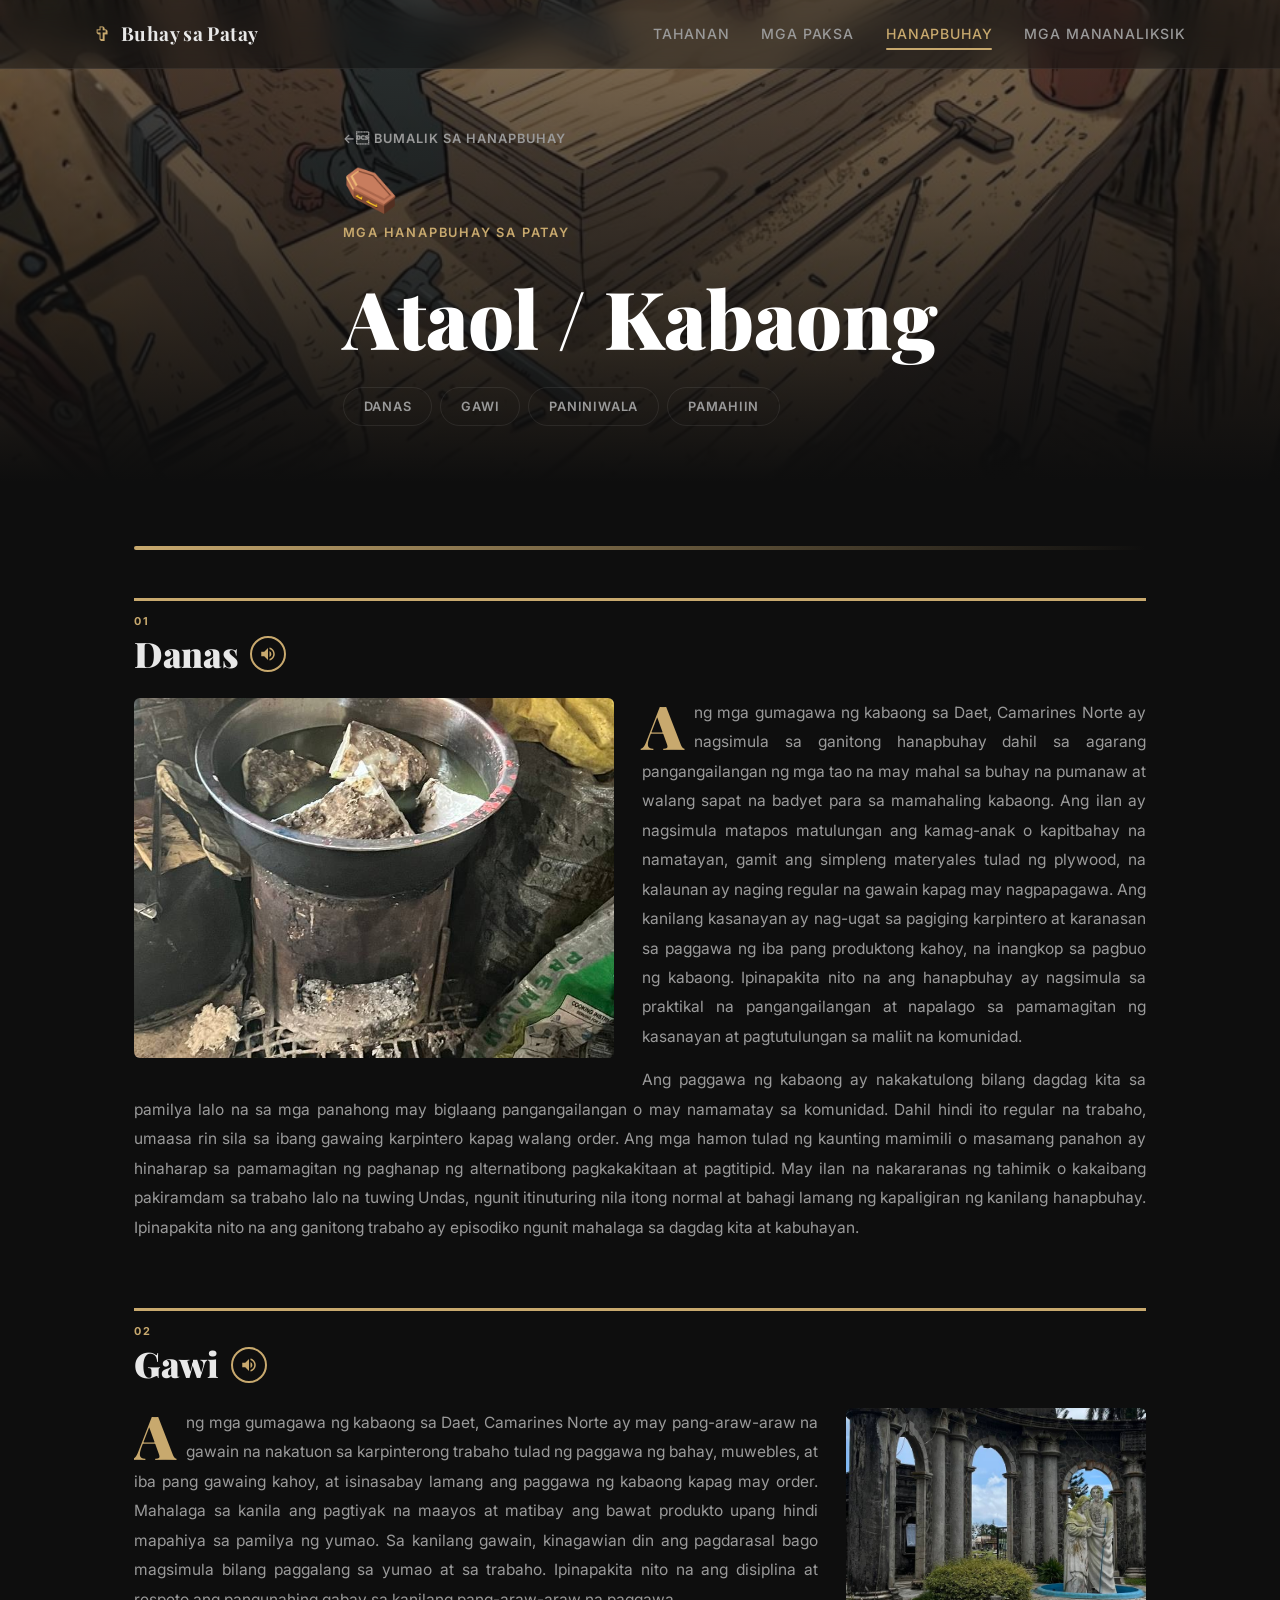
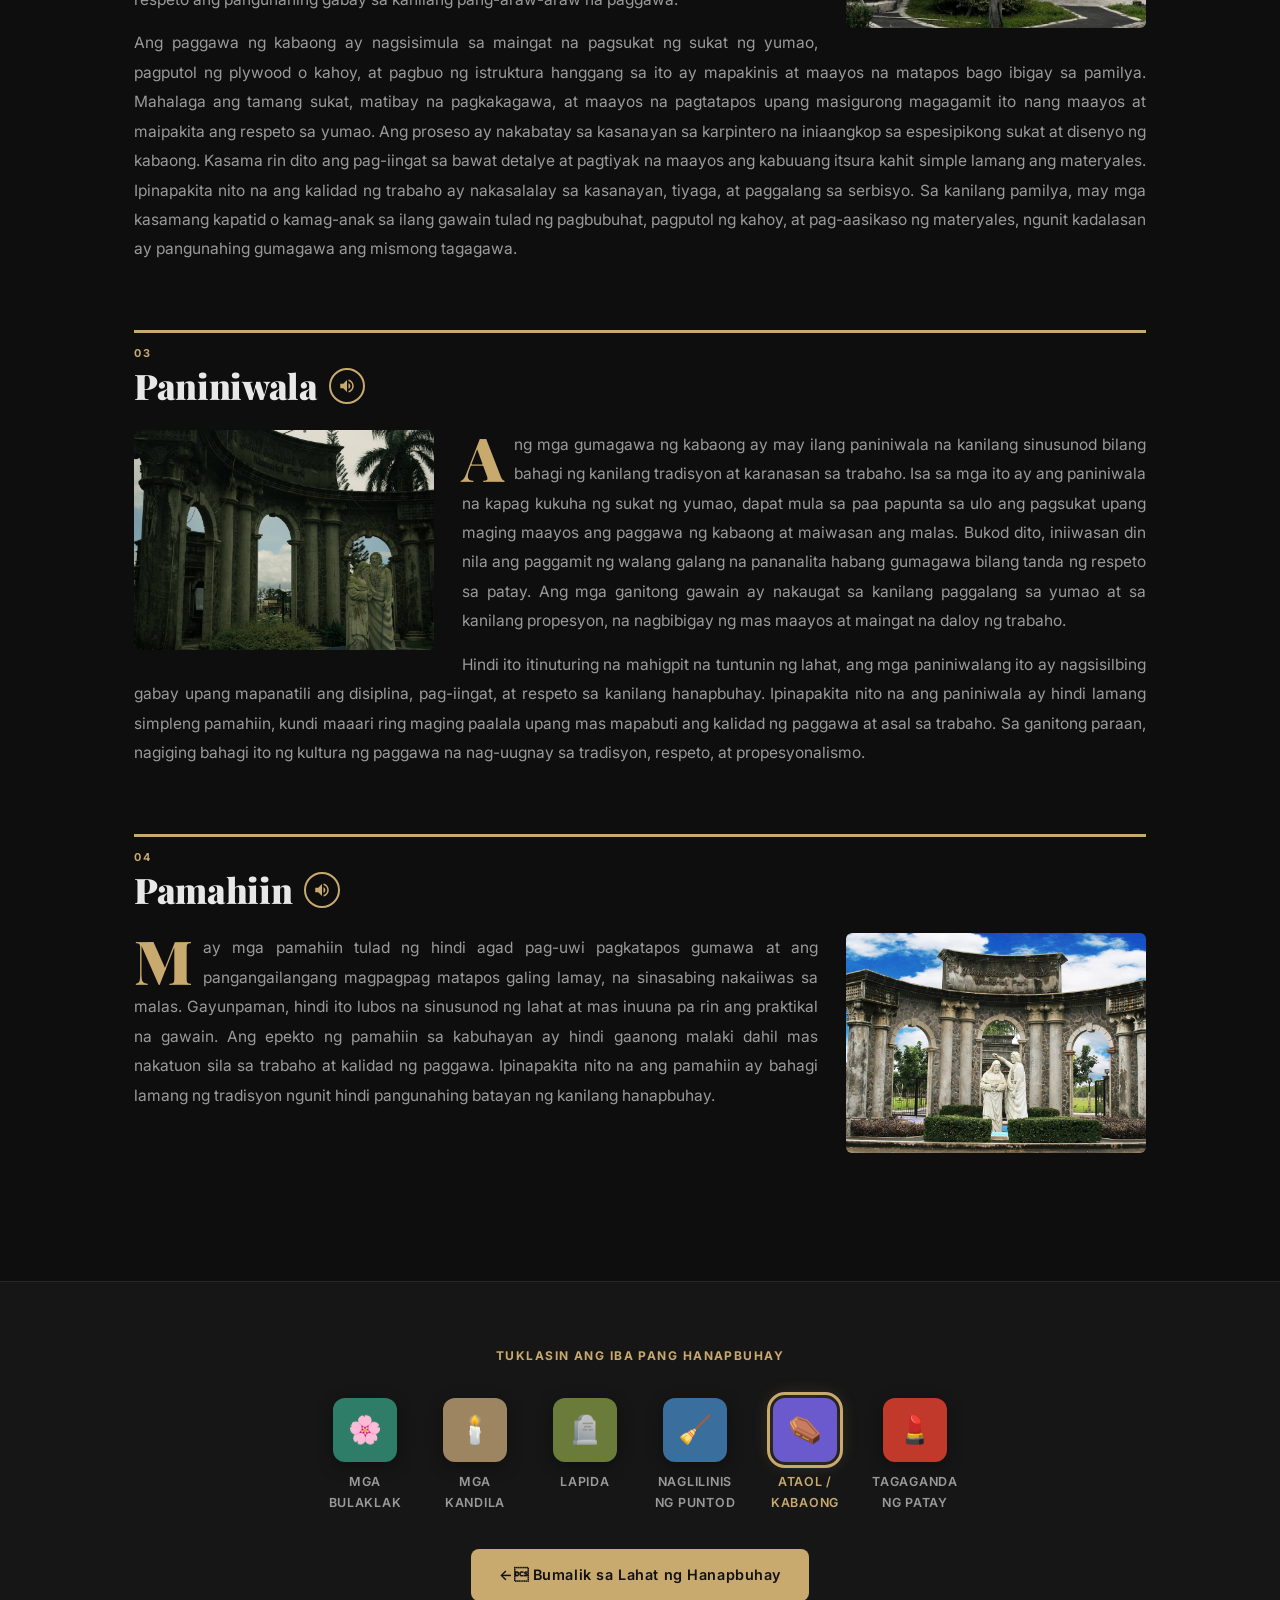
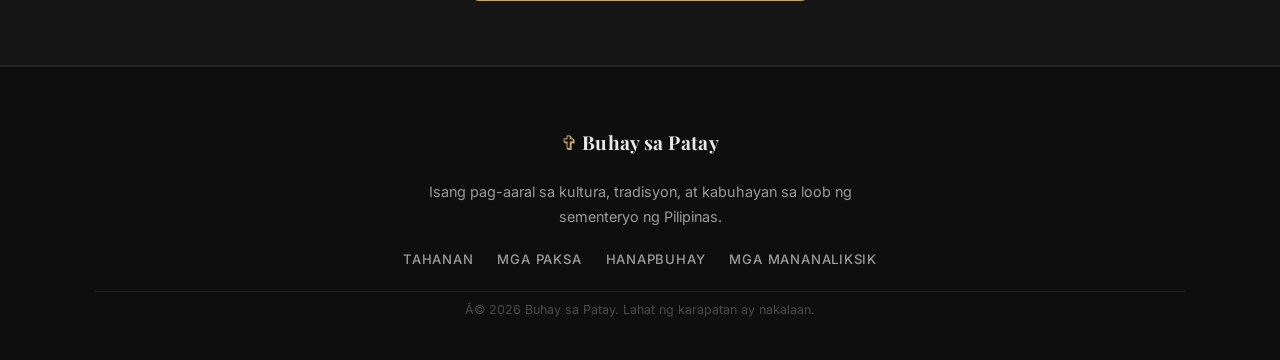
==== commit dffbd477: "Update background images for detail sections in ataol.html and tagaganda.html" ====
--- a/ataol.html
+++ b/ataol.html
@@ -42,7 +42,7 @@
 
   <!-- â”€â”€â”€ DETAIL HERO â”€â”€â”€ -->
   <!-- TODO: palitan ang 'Assets/ataol.jpg' ng tamang image path -->
-  <section class="detail-hero" style="background-image:url('Assets/ataol.jpg')">
+  <section class="detail-hero" style="background-image:url('Assets/hanapbuhay_ataol.jpg')">
     <div class="detail-hero-overlay"></div>
     <div class="container detail-hero-content">
       <a href="index.html#hanapbuhay" class="back-link">← Bumalik sa Hanapbuhay</a>
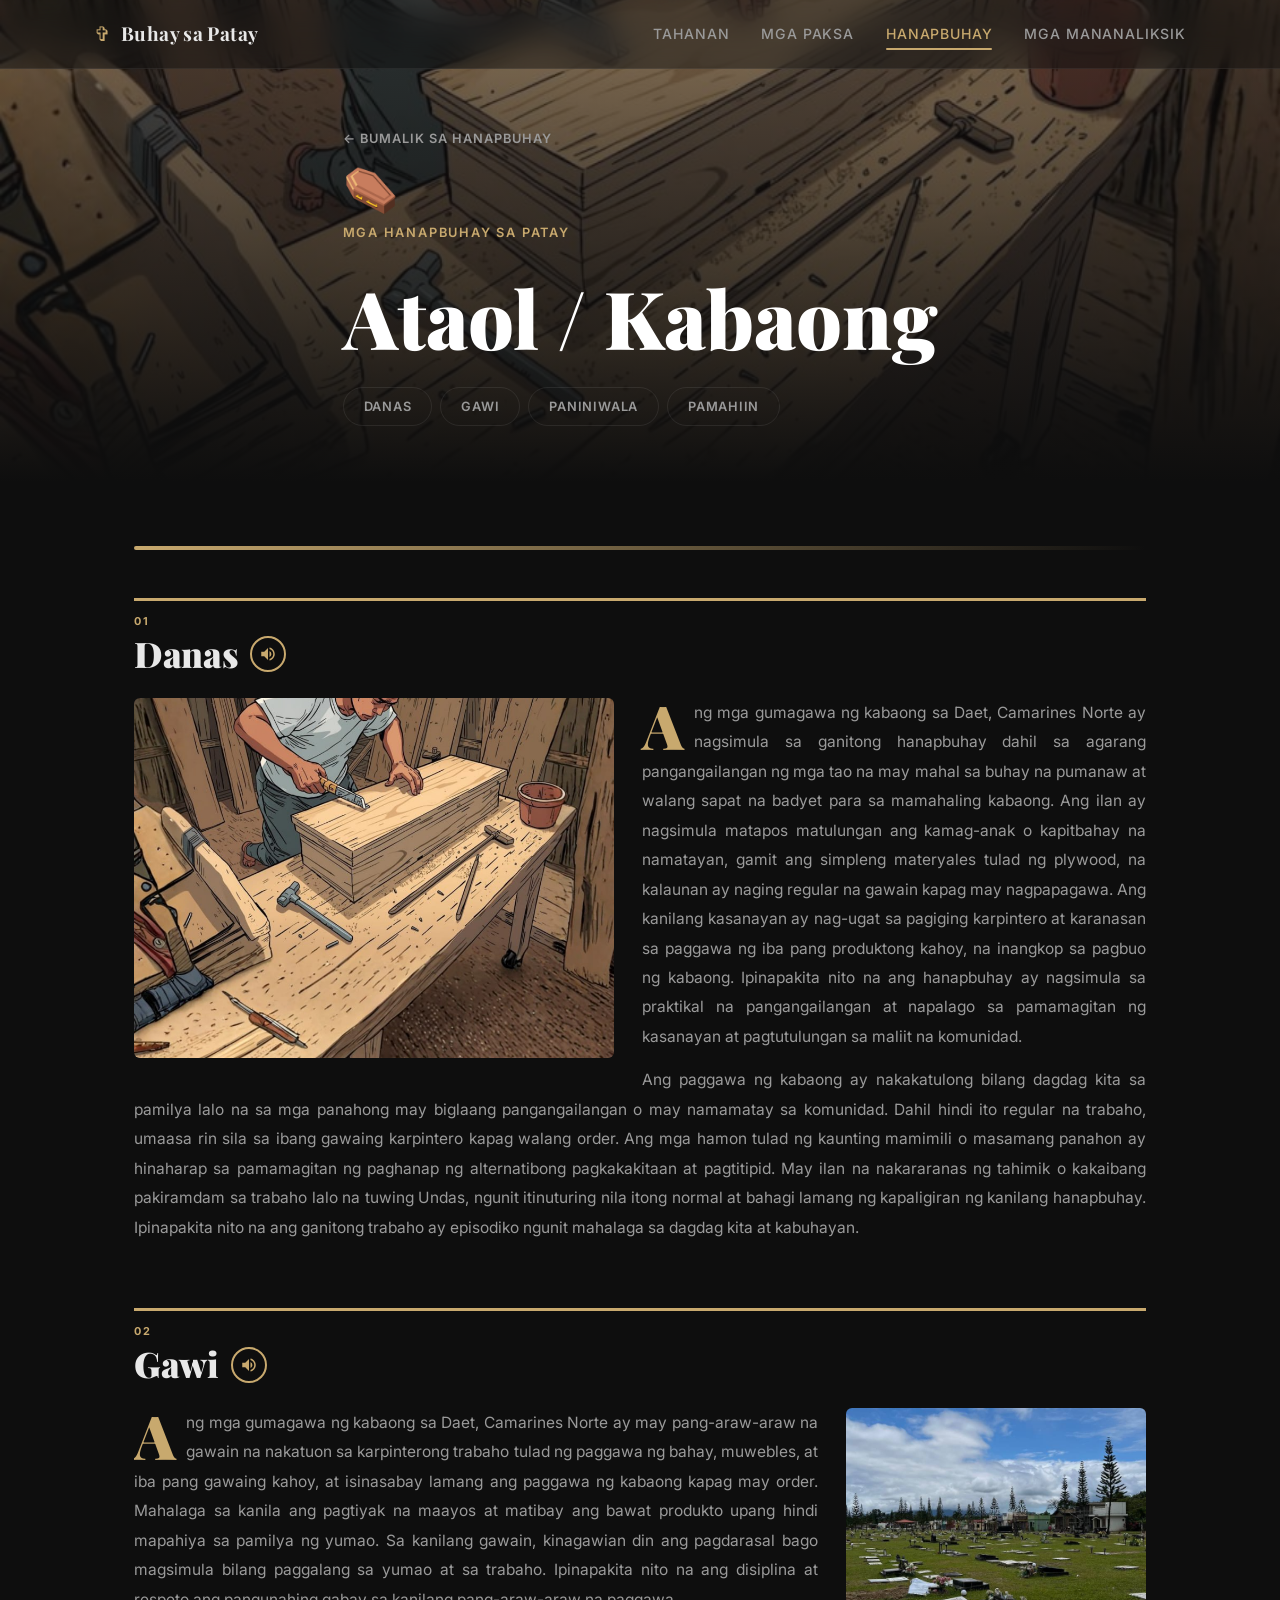
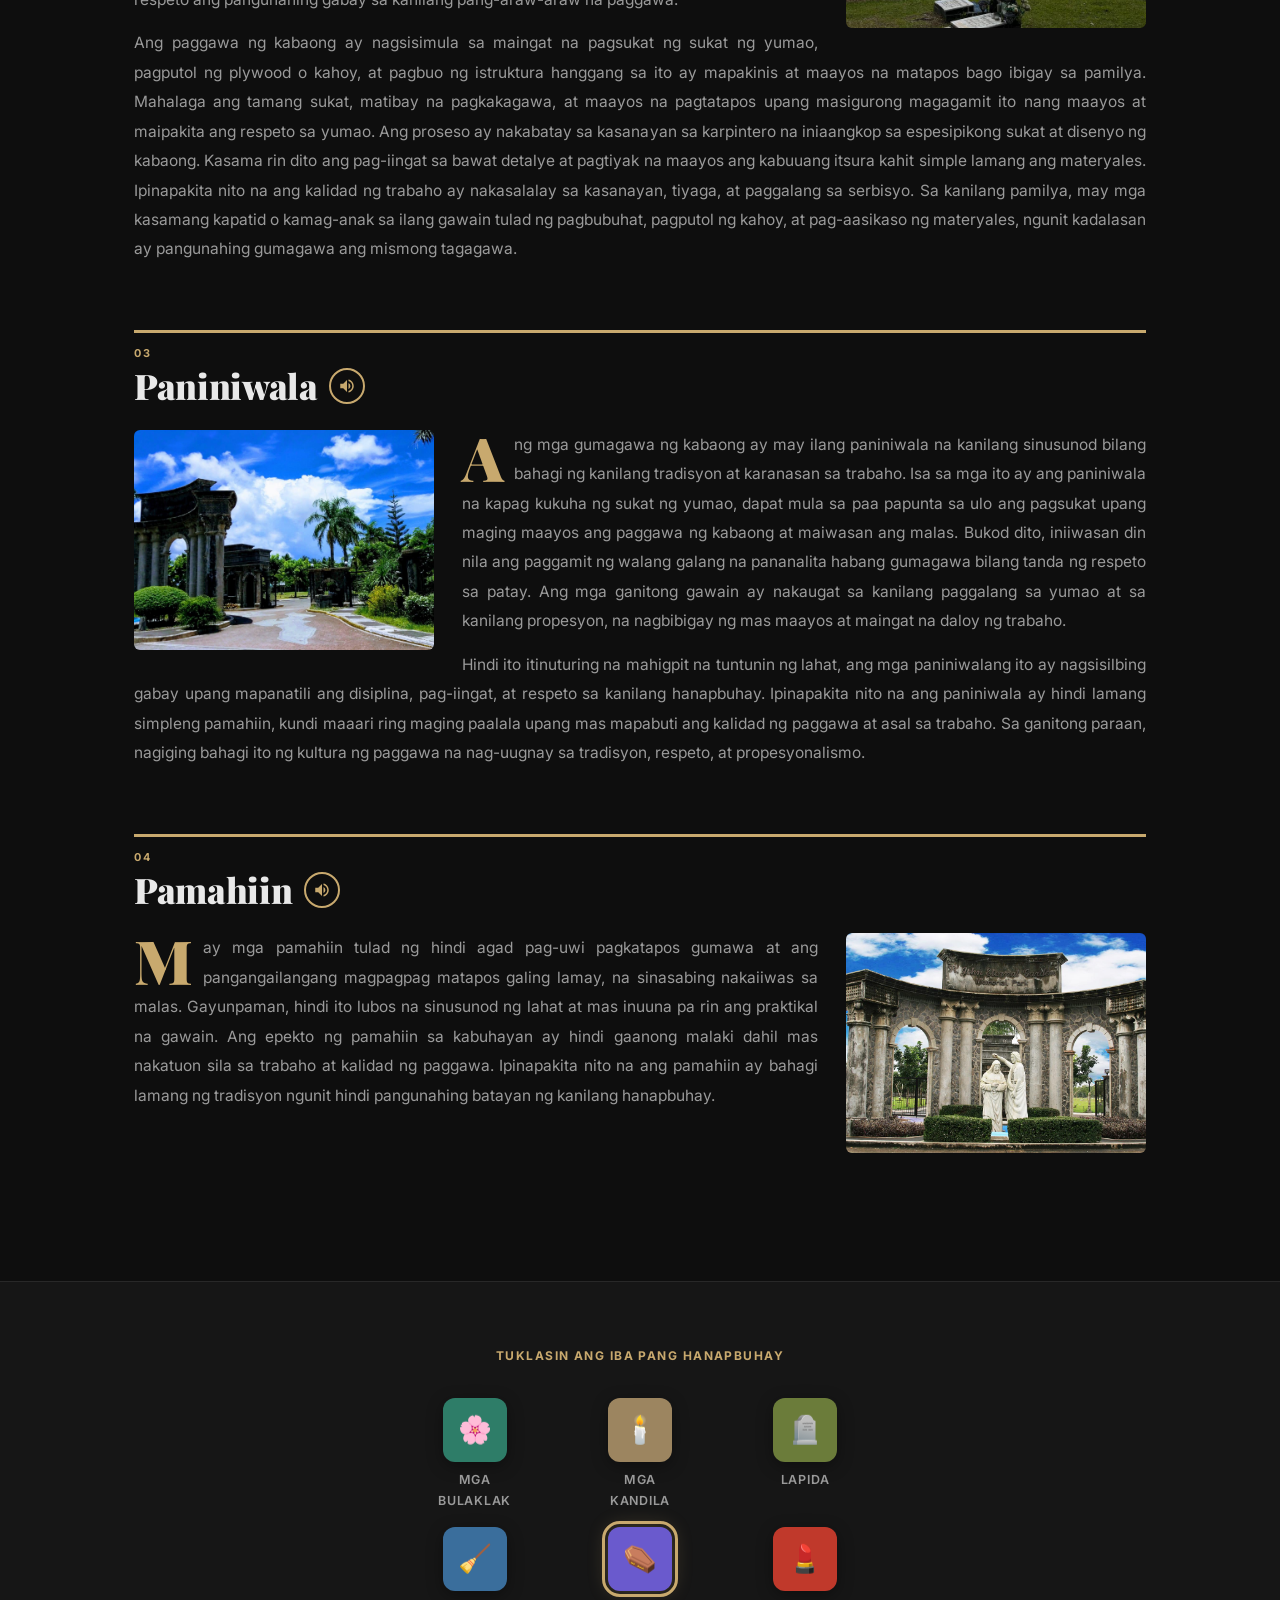
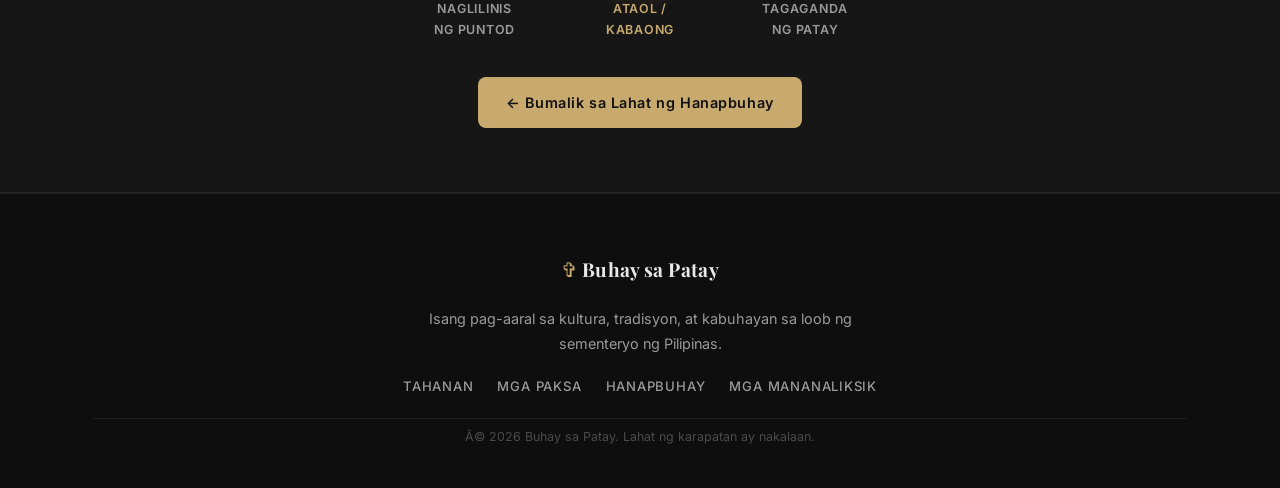
==== commit 404a4d0e: "Fix title encoding issues and update image references across multiple HTML files; improve CSS backgr" ====
--- a/ataol.html
+++ b/ataol.html
@@ -4,7 +4,7 @@
   <meta charset="UTF-8" />
   <meta name="google" content="notranslate" />
   <meta name="viewport" content="width=device-width, initial-scale=1.0" />
-  <title>Ataol / Kabaong â€” Buhay sa Patay</title>
+  <title>Ataol / Kabaong — Buhay sa Patay</title>
   <link rel="preconnect" href="https://fonts.googleapis.com" />
   <link rel="preconnect" href="https://fonts.gstatic.com" crossorigin />
   <link href="https://fonts.googleapis.com/css2?family=Playfair+Display:wght@400;700;900&family=Inter:wght@300;400;500;600&display=swap" rel="stylesheet" />
@@ -45,7 +45,7 @@
   <section class="detail-hero" style="background-image:url('Assets/hanapbuhay_ataol.jpg')">
     <div class="detail-hero-overlay"></div>
     <div class="container detail-hero-content">
-      <a href="index.html#hanapbuhay" class="back-link">← Bumalik sa Hanapbuhay</a>
+      <a href="index.html#hanapbuhay" class="back-link">← Bumalik sa Hanapbuhay</a>
       <div class="detail-hero-icon">⚰️</div>
       <p class="hero-eyebrow">Mga Hanapbuhay sa Patay</p>
       <h1 class="detail-hero-title">Ataol / Kabaong</h1>
@@ -69,7 +69,7 @@
           <h2>Danas <button class="audio-btn" data-audio="Assets/Audio/Danas-Ataol.mp3" aria-label="Pakinggan ang seksyon"><svg viewBox="0 0 24 24" fill="currentColor"><path d="M3 9v6h4l5 5V4L7 9H3zm13.5 3A4.5 4.5 0 0 0 14 7.97v8.05c1.48-.73 2.5-2.25 2.5-4.02zM14 3.23v2.06c2.89.86 5 3.54 5 6.71s-2.11 5.85-5 6.71v2.06c4.01-.91 7-4.49 7-8.77s-2.99-7.86-7-8.77z"/></svg></button></h2>
         </div>
         <div class="detail-section-body">
-          <img class="news-img" src="Assets/photo_6253443826198449484_y.jpg" alt="Paggawa ng ataol">
+          <img class="news-img" src="Assets/hanapbuhay_ataol.jpg" alt="Paggawa ng ataol o kabaong">
           <p>Ang mga gumagawa ng kabaong sa Daet, Camarines Norte ay nagsimula sa ganitong hanapbuhay dahil sa agarang pangangailangan ng mga tao na may mahal sa buhay na pumanaw at walang sapat na badyet para sa mamahaling kabaong. Ang ilan ay nagsimula matapos matulungan ang kamag-anak o kapitbahay na namatayan, gamit ang simpleng materyales tulad ng plywood, na kalaunan ay naging regular na gawain kapag may nagpapagawa. Ang kanilang kasanayan ay nag-ugat sa pagiging karpintero at karanasan sa paggawa ng iba pang produktong kahoy, na inangkop sa pagbuo ng kabaong. Ipinapakita nito na ang hanapbuhay ay nagsimula sa praktikal na pangangailangan at napalago sa pamamagitan ng kasanayan at pagtutulungan sa maliit na komunidad.</p>
           <p>Ang paggawa ng kabaong ay nakakatulong bilang dagdag kita sa pamilya lalo na sa mga panahong may biglaang pangangailangan o may namamatay sa komunidad. Dahil hindi ito regular na trabaho, umaasa rin sila sa ibang gawaing karpintero kapag walang order. Ang mga hamon tulad ng kaunting mamimili o masamang panahon ay hinaharap sa pamamagitan ng paghanap ng alternatibong pagkakakitaan at pagtitipid. May ilan na nakararanas ng tahimik o kakaibang pakiramdam sa trabaho lalo na tuwing Undas, ngunit itinuturing nila itong normal at bahagi lamang ng kapaligiran ng kanilang hanapbuhay. Ipinapakita nito na ang ganitong trabaho ay episodiko ngunit mahalaga sa dagdag kita at kabuhayan.</p>
         </div>
@@ -84,7 +84,7 @@
           <h2>Gawi <button class="audio-btn" data-audio="Assets/Audio/Gawi-Ataol.mp3" aria-label="Pakinggan ang seksyon"><svg viewBox="0 0 24 24" fill="currentColor"><path d="M3 9v6h4l5 5V4L7 9H3zm13.5 3A4.5 4.5 0 0 0 14 7.97v8.05c1.48-.73 2.5-2.25 2.5-4.02zM14 3.23v2.06c2.89.86 5 3.54 5 6.71s-2.11 5.85-5 6.71v2.06c4.01-.91 7-4.49 7-8.77s-2.99-7.86-7-8.77z"/></svg></button></h2>
         </div>
         <div class="detail-section-body">
-          <img class="news-img" src="Assets/bg_3.jpg" alt="Sementeryo">
+          <img class="news-img" src="Assets/bg_2.jpg" alt="Sementeryo">
           <p>Ang mga gumagawa ng kabaong sa Daet, Camarines Norte ay may pang-araw-araw na gawain na nakatuon sa karpinterong trabaho tulad ng paggawa ng bahay, muwebles, at iba pang gawaing kahoy, at isinasabay lamang ang paggawa ng kabaong kapag may order. Mahalaga sa kanila ang pagtiyak na maayos at matibay ang bawat produkto upang hindi mapahiya sa pamilya ng yumao. Sa kanilang gawain, kinagawian din ang pagdarasal bago magsimula bilang paggalang sa yumao at sa trabaho. Ipinapakita nito na ang disiplina at respeto ang pangunahing gabay sa kanilang pang-araw-araw na paggawa.</p>
           <p>Ang paggawa ng kabaong ay nagsisimula sa maingat na pagsukat ng sukat ng yumao, pagputol ng plywood o kahoy, at pagbuo ng istruktura hanggang sa ito ay mapakinis at maayos na matapos bago ibigay sa pamilya. Mahalaga ang tamang sukat, matibay na pagkakagawa, at maayos na pagtatapos upang masigurong magagamit ito nang maayos at maipakita ang respeto sa yumao. Ang proseso ay nakabatay sa kasanayan sa karpintero na iniaangkop sa espesipikong sukat at disenyo ng kabaong. Kasama rin dito ang pag-iingat sa bawat detalye at pagtiyak na maayos ang kabuuang itsura kahit simple lamang ang materyales. Ipinapakita nito na ang kalidad ng trabaho ay nakasalalay sa kasanayan, tiyaga, at paggalang sa serbisyo. Sa kanilang pamilya, may mga kasamang kapatid o kamag-anak sa ilang gawain tulad ng pagbubuhat, pagputol ng kahoy, at pag-aasikaso ng materyales, ngunit kadalasan ay pangunahing gumagawa ang mismong tagagawa.</p>
         </div>
@@ -99,7 +99,7 @@
           <h2>Paniniwala <button class="audio-btn" data-audio="Assets/Audio/Paniniwala-Ataol.mp3" aria-label="Pakinggan ang seksyon"><svg viewBox="0 0 24 24" fill="currentColor"><path d="M3 9v6h4l5 5V4L7 9H3zm13.5 3A4.5 4.5 0 0 0 14 7.97v8.05c1.48-.73 2.5-2.25 2.5-4.02zM14 3.23v2.06c2.89.86 5 3.54 5 6.71s-2.11 5.85-5 6.71v2.06c4.01-.91 7-4.49 7-8.77s-2.99-7.86-7-8.77z"/></svg></button></h2>
         </div>
         <div class="detail-section-body">
-          <img class="news-img" src="Assets/bg_1.jpg" alt="Sementeryo">
+          <img class="news-img" src="Assets/another_bg.jpg" alt="Sementeryo">
           <p>Ang mga gumagawa ng kabaong ay may ilang paniniwala na kanilang sinusunod bilang bahagi ng kanilang tradisyon at karanasan sa trabaho. Isa sa mga ito ay ang paniniwala na kapag kukuha ng sukat ng yumao, dapat mula sa paa papunta sa ulo ang pagsukat upang maging maayos ang paggawa ng kabaong at maiwasan ang malas. Bukod dito, iniiwasan din nila ang paggamit ng walang galang na pananalita habang gumagawa bilang tanda ng respeto sa patay. Ang mga ganitong gawain ay nakaugat sa kanilang paggalang sa yumao at sa kanilang propesyon, na nagbibigay ng mas maayos at maingat na daloy ng trabaho.</p>
           <p>Hindi ito itinuturing na mahigpit na tuntunin ng lahat, ang mga paniniwalang ito ay nagsisilbing gabay upang mapanatili ang disiplina, pag-iingat, at respeto sa kanilang hanapbuhay. Ipinapakita nito na ang paniniwala ay hindi lamang simpleng pamahiin, kundi maaari ring maging paalala upang mas mapabuti ang kalidad ng paggawa at asal sa trabaho. Sa ganitong paraan, nagiging bahagi ito ng kultura ng paggawa na nag-uugnay sa tradisyon, respeto, at propesyonalismo.</p>
         </div>
@@ -152,12 +152,12 @@
         </a>
       </div>
       <div class="hbnav-footer">
-        <a href="index.html#hanapbuhay" class="btn-primary">← Bumalik sa Lahat ng Hanapbuhay</a>
+        <a href="index.html#hanapbuhay" class="btn-primary">← Bumalik sa Lahat ng Hanapbuhay</a>
       </div>
     </div>
   </section>
 
-  <!-- â”€â”€â”€ FOOTER â”€â”€â”€ -->
+  <!-- ─── FOOTER ─── -->
   <footer class="footer">
     <div class="container footer-inner">
       <div class="footer-brand">
--- a/style.css
+++ b/style.css
@@ -467,10 +467,10 @@
 }
 
 /* per-card images */
-#danas::before  { background-image: url('Assets/bg_3.jpg'); }
-#gawi::before   { background-image: url('Assets/bg_4.jpg'); }
-#paniniwala::before { background-image: url('Assets/another_bg.jpg'); }
-#pamahiin::before   { background-image: url('Assets/bg_1.jpg'); }
+#danas::before  { background-image: url('Assets/danas_bg.jpg'); }
+#gawi::before   { background-image: url('Assets/gawi_bg.jpg'); }
+#paniniwala::before { background-image: url('Assets/paniniwala_bg.jpg'); }
+#pamahiin::before   { background-image: url('Assets/pamahiin_bg.jpg'); }
 
 /* card content sits above the pseudo-elements */
 .card > * { position: relative; z-index: 2; }
--- a/detail.css
+++ b/detail.css
@@ -485,21 +485,22 @@
 }
 
 .hbnav-grid {
-  display: flex;
-  justify-content: center;
-  flex-wrap: wrap;
-  gap: 20px;
+  display: grid;
+  grid-template-columns: repeat(3, 1fr);
+  gap: 16px;
   margin-bottom: 36px;
+  max-width: 480px;
+  margin-left: auto;
+  margin-right: auto;
 }
 
 .hbnav-item {
   display: flex;
   flex-direction: column;
   align-items: center;
-  gap: 10px;
+  gap: 8px;
   text-decoration: none;
   transition: transform 0.25s ease;
-  min-width: 90px;
 }
 
 .hbnav-item:not(.hbnav-item--active):hover {
@@ -574,4 +575,20 @@
   .detail-main {
     padding: 32px 0 40px;
   }
-}
+
+  .hbnav-grid {
+    gap: 12px;
+    max-width: 340px;
+  }
+
+  .hbnav-icon {
+    width: 52px;
+    height: 52px;
+    font-size: 1.4rem;
+  }
+
+  .hbnav-item span {
+    font-size: 0.68rem;
+    max-width: 80px;
+  }
+}
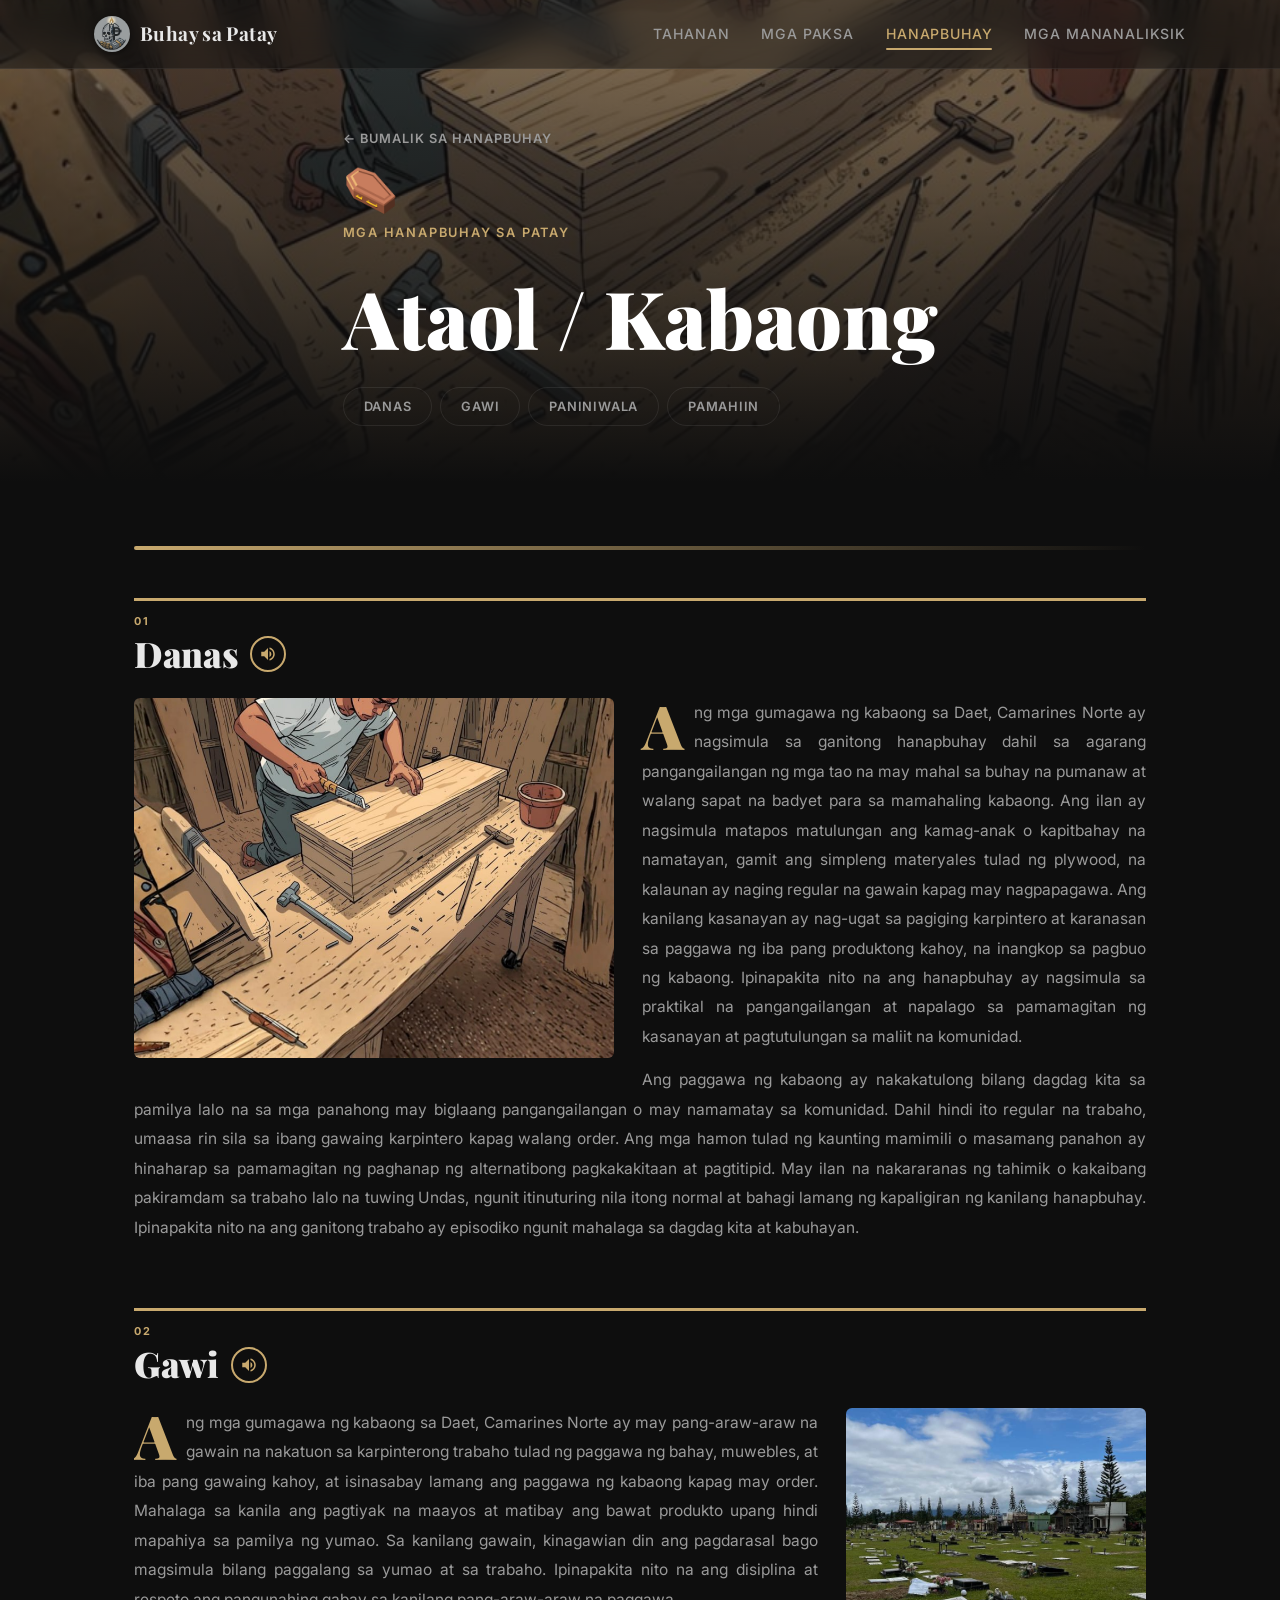
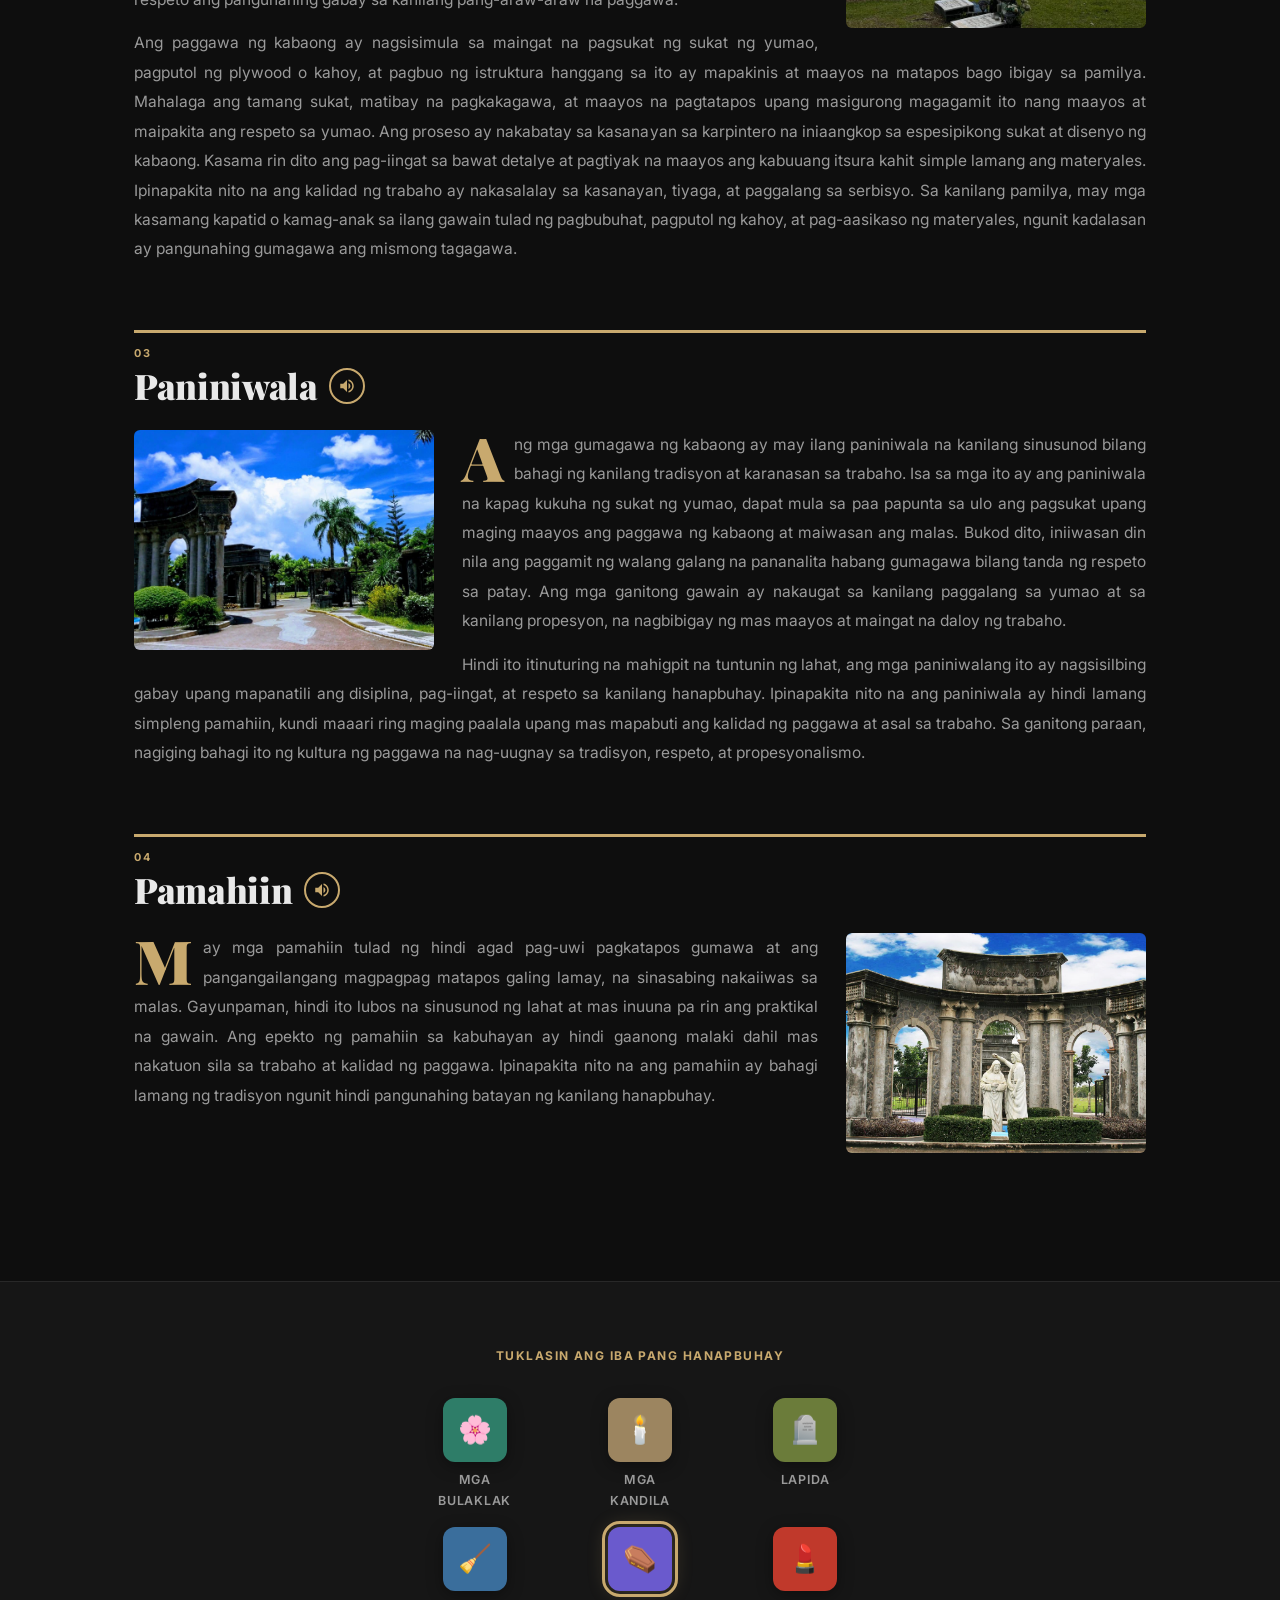
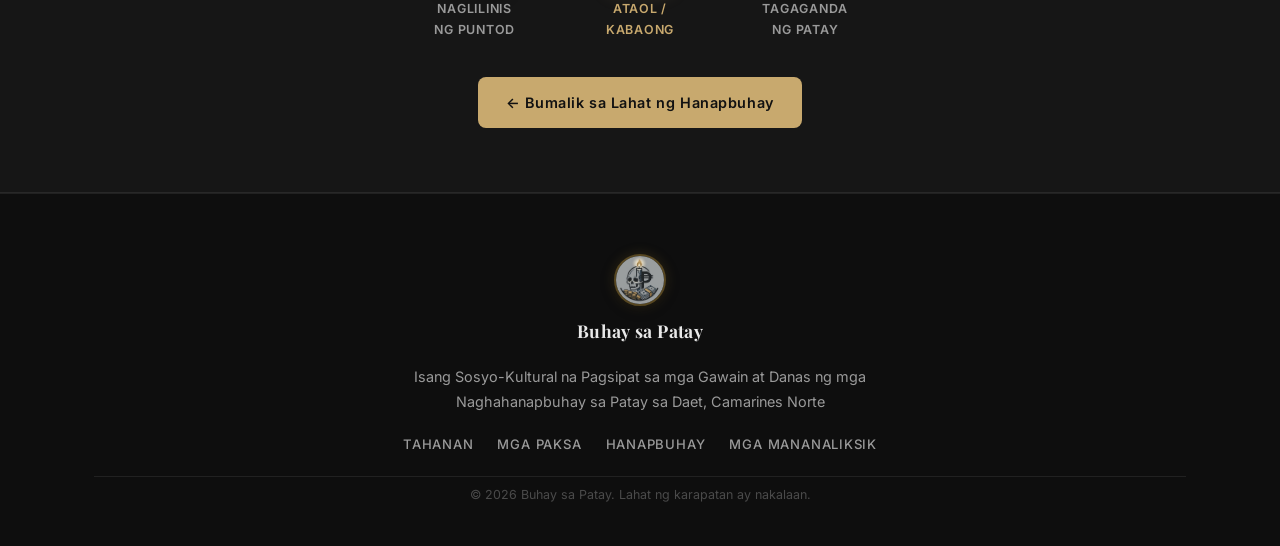
==== commit 03e261af: "Add logo image and update favicon across multiple HTML files; enhance footer branding styles" ====
--- a/ataol.html
+++ b/ataol.html
@@ -5,6 +5,7 @@
   <meta name="google" content="notranslate" />
   <meta name="viewport" content="width=device-width, initial-scale=1.0" />
   <title>Ataol / Kabaong — Buhay sa Patay</title>
+  <link rel="icon" type="image/png" href="Assets/logo.png">
   <link rel="preconnect" href="https://fonts.googleapis.com" />
   <link rel="preconnect" href="https://fonts.gstatic.com" crossorigin />
   <link href="https://fonts.googleapis.com/css2?family=Playfair+Display:wght@400;700;900&family=Inter:wght@300;400;500;600&display=swap" rel="stylesheet" />
@@ -18,7 +19,7 @@
     <div class="container nav-inner">
       <div class="brand">
         <a href="index.html" style="display:flex;align-items:center;gap:10px;text-decoration:none;color:inherit;">
-          <span class="brand-icon">✞</span>
+          <img class="brand-icon" src="Assets/logo.png" alt="Logo">
           <span class="brand-text">Buhay sa Patay</span>
         </a>
       </div>
@@ -32,7 +33,7 @@
         <span></span><span></span><span></span>
       </button>
     </div>
-    <div class="mobile-menu" id="mobileMenu">
+    <div class="mobile-menu" id="mobileMenu"><div class="mobile-menu-inner"><div class="mobile-menu-inner">
       <a href="index.html">Tahanan</a>
       <a href="index.html#topics">Mga Paksa</a>
       <a href="index.html#hanapbuhay">Hanapbuhay</a>
@@ -161,19 +162,17 @@
   <footer class="footer">
     <div class="container footer-inner">
       <div class="footer-brand">
-        <span class="brand-icon">✞</span>
+        <img class="brand-icon" src="Assets/logo.png" alt="Logo">
         <span class="brand-text">Buhay sa Patay</span>
       </div>
-      <p class="footer-desc">
-        Isang pag-aaral sa kultura, tradisyon, at kabuhayan sa loob ng sementeryo ng Pilipinas.
-      </p>
+      <p class="footer-desc">Isang Sosyo-Kultural na Pagsipat sa mga Gawain at Danas ng mga Naghahanapbuhay sa Patay sa Daet, Camarines Norte</p>
       <div class="footer-links">
         <a href="index.html">Tahanan</a>
         <a href="index.html#topics">Mga Paksa</a>
         <a href="index.html#hanapbuhay">Hanapbuhay</a>
         <a href="mananaliksik.html">Mga Mananaliksik</a>
       </div>
-      <p class="footer-copy">Â© 2026 Buhay sa Patay. Lahat ng karapatan ay nakalaan.</p>
+      <p class="footer-copy">© 2026 Buhay sa Patay. Lahat ng karapatan ay nakalaan.</p>
     </div>
   </footer>
 
--- a/style.css
+++ b/style.css
@@ -78,8 +78,12 @@
 }
 
 .brand-icon {
-  font-size: 20px;
-  color: var(--accent);
+  width: 36px;
+  height: 36px;
+  object-fit: cover;
+  border-radius: 50%;
+  display: block;
+  filter: drop-shadow(0 2px 4px rgba(0,0,0,0.5));
 }
 
 .brand-text {
@@ -126,44 +130,102 @@
 .hamburger {
   display: none;
   flex-direction: column;
-  gap: 5px;
-  background: none;
-  border: none;
+  justify-content: center;
+  align-items: center;
+  gap: 4px;
+  background: rgba(200,169,110,0.08);
+  border: 1.5px solid rgba(200,169,110,0.5);
+  border-radius: 10px;
   cursor: pointer;
-  padding: 4px;
+  padding: 9px 11px;
+  transition: background 0.25s, border-color 0.25s, box-shadow 0.25s;
+  position: relative;
+}
+
+.hamburger:hover {
+  background: rgba(200,169,110,0.18);
+  border-color: var(--accent);
+  box-shadow: 0 0 14px rgba(200,169,110,0.3);
 }
 
 .hamburger span {
   display: block;
-  width: 24px;
   height: 2px;
-  background: var(--text);
+  background: var(--accent);
   border-radius: 2px;
-  transition: var(--transition);
+  transition: transform 0.35s cubic-bezier(.4,0,.2,1),
+              opacity  0.25s ease,
+              width    0.3s ease;
+  transform-origin: center;
+}
+
+.hamburger span:nth-child(1) { width: 18px; }
+.hamburger span:nth-child(2) { width: 12px; align-self: flex-end; }
+.hamburger span:nth-child(3) { width: 18px; }
+
+/* X state */
+.hamburger.active span:nth-child(1) { transform: translateY(6px) rotate(45deg); width: 18px; }
+.hamburger.active span:nth-child(2) { opacity: 0; width: 0; }
+.hamburger.active span:nth-child(3) { transform: translateY(-6px) rotate(-45deg); width: 18px; }
+
+.hamburger.active {
+  background: rgba(200,169,110,0.15);
+  border-color: var(--accent);
+  box-shadow: 0 0 16px rgba(200,169,110,0.35);
 }
 
 /* Mobile menu */
 .mobile-menu {
   display: none;
   flex-direction: column;
-  padding: 16px 24px 20px;
-  border-top: 1px solid var(--border);
-  gap: 4px;
+  padding: 12px 20px 24px;
+  border-top: 1px solid rgba(200,169,110,0.2);
+  gap: 6px;
+  background: linear-gradient(180deg, rgba(200,169,110,0.05) 0%, transparent 100%);
 }
 
 .mobile-menu a {
-  padding: 12px 0;
-  font-size: 0.95rem;
-  font-weight: 500;
-  letter-spacing: 0.05em;
+  padding: 13px 16px;
+  font-size: 0.9rem;
+  font-weight: 600;
+  letter-spacing: 0.08em;
   text-transform: uppercase;
   color: var(--text-muted);
-  border-bottom: 1px solid var(--border);
-  transition: color var(--transition);
-}
-
-.mobile-menu a:last-child { border-bottom: none; }
-.mobile-menu a:hover { color: var(--accent); }
+  border-radius: 8px;
+  border: 1px solid transparent;
+  display: flex;
+  align-items: center;
+  gap: 10px;
+  transition: color 0.2s, background 0.2s, border-color 0.2s, transform 0.2s;
+  position: relative;
+}
+
+.mobile-menu a::before {
+  content: '';
+  display: block;
+  width: 4px;
+  height: 4px;
+  border-radius: 50%;
+  background: var(--accent);
+  opacity: 0.4;
+  flex-shrink: 0;
+  transition: opacity 0.2s, transform 0.2s;
+}
+
+.mobile-menu a:hover,
+.mobile-menu a.active {
+  color: var(--accent);
+  background: rgba(200,169,110,0.08);
+  border-color: rgba(200,169,110,0.2);
+  transform: translateX(4px);
+}
+
+.mobile-menu a:hover::before,
+.mobile-menu a.active::before {
+  opacity: 1;
+  transform: scale(1.6);
+}
+
 .mobile-menu.open { display: flex; }
 
 /* ================================================================
@@ -867,6 +929,24 @@
   gap: 20px;
 }
 
+.footer-brand {
+  display: flex;
+  flex-direction: column;
+  align-items: center;
+  gap: 10px;
+}
+
+.footer-brand .brand-icon {
+  width: 52px;
+  height: 52px;
+  border: 2px solid rgba(180,145,60,0.45);
+  box-shadow: 0 0 12px rgba(180,145,60,0.2);
+}
+
+.footer-brand .brand-text {
+  font-size: 1.1rem;
+}
+
 .footer-desc {
   font-size: 0.9rem;
   color: var(--text-muted);
--- a/detail.css
+++ b/detail.css
@@ -370,118 +370,216 @@
 }
 
 /* ================================================================
-   MANANALIKSIK PAGE
+   MANANALIKSIK PAGE — LAPIDA / GRAVESTONE STYLE
    ================================================================ */
+.researchers-main { padding: 60px 0 80px; }
+
 .researchers-page-intro {
-  max-width: 680px;
-  margin: 0 auto 56px;
+  max-width: 640px;
+  margin: 0 auto 64px;
   text-align: center;
   font-size: 1rem;
   color: var(--text-muted);
   line-height: 1.8;
 }
 
-.researchers-grid-page {
+.lapida-grid {
   display: flex;
   flex-wrap: wrap;
   justify-content: center;
-  gap: 28px;
+  align-items: flex-end;
+  gap: 40px;
   padding-bottom: 60px;
-}
-
-.rcard {
-  background: var(--bg-2);
-  border: 1px solid var(--border);
-  border-radius: var(--radius);
-  padding: 40px 32px;
+  position: relative;
+  z-index: 1;
+}
+
+/* ── Single gravestone card ── */
+.lapida-card {
   display: flex;
   flex-direction: column;
   align-items: center;
+  width: 260px;
+  cursor: pointer;
+}
+
+.lapida-card--adviser {
+  width: 300px;
+  order: 0; /* stays in middle (2nd in HTML) */
+}
+
+/* Cross on top */
+.lapida-top-cross {
+  font-size: 1.6rem;
+  color: #8a8a8a;
+  margin-bottom: -6px;
+  position: relative;
+  z-index: 2;
+  filter: drop-shadow(0 2px 4px rgba(0,0,0,0.6));
+}
+.lapida-top-cross--gold { color: var(--accent); }
+
+/* The stone body */
+.lapida-stone {
+  width: 100%;
+  background: linear-gradient(160deg, #2e2e2e 0%, #1a1a1a 60%, #222 100%);
+  border: 1px solid #3a3a3a;
+  border-radius: 50% 50% 4px 4px / 28px 28px 4px 4px;
+  box-shadow:
+    inset 0 2px 8px rgba(255,255,255,0.04),
+    inset 0 -4px 12px rgba(0,0,0,0.5),
+    0 8px 32px rgba(0,0,0,0.6),
+    0 2px 0 #111;
+  position: relative;
+  overflow: hidden;
+}
+
+.lapida-stone--adviser {
+  background: linear-gradient(160deg, #2a2519 0%, #1c1a10 60%, #211f10 100%);
+  border-color: rgba(200,169,110,0.3);
+  box-shadow:
+    inset 0 2px 8px rgba(200,169,110,0.06),
+    inset 0 -4px 12px rgba(0,0,0,0.5),
+    0 8px 40px rgba(0,0,0,0.7),
+    0 2px 0 #0a0900;
+}
+
+/* Arch engraving at top of stone */
+.lapida-arch {
+  height: 6px;
+  background: linear-gradient(90deg, transparent, rgba(255,255,255,0.06), transparent);
+  border-bottom: 1px solid rgba(255,255,255,0.05);
+  margin: 0 12px;
+}
+.lapida-arch--gold {
+  background: linear-gradient(90deg, transparent, rgba(200,169,110,0.1), transparent);
+  border-bottom-color: rgba(200,169,110,0.1);
+}
+
+/* Inner text area */
+.lapida-inner {
+  padding: 24px 24px 28px;
+  display: flex;
+  flex-direction: column;
+  align-items: center;
+  gap: 8px;
   text-align: center;
-  gap: 20px;
-  width: 280px;
-  transition: border-color 0.3s ease, transform 0.3s ease, box-shadow 0.3s ease;
-}
-
-.rcard:hover {
-  border-color: rgba(200,169,110,0.4);
+}
+
+/* Profile photo */
+.lapida-photo {
+  width: 88px;
+  height: 88px;
+  border-radius: 50%;
+  object-fit: cover;
+  object-position: top;
+  border: 3px solid #555;
+  box-shadow: 0 4px 14px rgba(0,0,0,0.55);
+  margin-bottom: 10px;
+  display: block;
+  margin-left: auto;
+  margin-right: auto;
+}
+.lapida-photo--gold {
+  border-color: var(--accent);
+  box-shadow: 0 4px 18px rgba(180,145,60,0.4);
+}
+
+.lapida-role {
+  font-size: 0.65rem;
+  font-weight: 700;
+  letter-spacing: 0.18em;
+  text-transform: uppercase;
+  color: #7a7a7a;
+  margin: 0;
+}
+.lapida-role--gold { color: var(--accent); opacity: 0.85; }
+
+.lapida-name {
+  font-family: 'Playfair Display', serif;
+  font-size: 1.15rem;
+  font-weight: 700;
+  color: #d4d0c8;
+  line-height: 1.3;
+  margin: 0;
+  text-shadow: 0 1px 3px rgba(0,0,0,0.8);
+  letter-spacing: 0.02em;
+}
+
+.lapida-card--adviser .lapida-name {
+  font-size: 1.3rem;
+  color: #e8e0cc;
+}
+
+.lapida-rule {
+  width: 60%;
+  height: 1px;
+  background: linear-gradient(90deg, transparent, #444, transparent);
+  margin: 4px 0;
+}
+.lapida-rule--thin { opacity: 0.5; }
+.lapida-rule--gold {
+  background: linear-gradient(90deg, transparent, rgba(200,169,110,0.5), transparent);
+}
+
+.lapida-dates {
+  font-size: 0.78rem;
+  color: #6a6a6a;
+  font-style: italic;
+  margin: 0;
+}
+
+.lapida-sub {
+  font-size: 0.8rem;
+  color: #888;
+  line-height: 1.5;
+  margin: 0;
+}
+
+.lapida-desc {
+  font-size: 0.8rem;
+  color: #666;
+  line-height: 1.7;
+  margin: 4px 0 0;
+}
+
+/* Stone base / slab */
+.lapida-base {
+  width: 110%;
+  height: 14px;
+  background: linear-gradient(180deg, #252525 0%, #1a1a1a 100%);
+  border: 1px solid #333;
+  border-top: none;
+  border-radius: 0 0 3px 3px;
+  box-shadow: 0 6px 20px rgba(0,0,0,0.5), 0 2px 0 #111;
+}
+.lapida-base--gold {
+  background: linear-gradient(180deg, #1e1a08 0%, #141200 100%);
+  border-color: rgba(200,169,110,0.2);
+}
+
+/* Hover lift */
+.lapida-card:hover .lapida-stone {
   transform: translateY(-6px);
-  box-shadow: 0 12px 40px rgba(0,0,0,0.45);
-}
-
-.rcard--professor {
-  border-color: rgba(200,169,110,0.3);
-  background: rgba(200,169,110,0.05);
-  width: 310px;
-  padding: 48px 36px;
-}
-
-.rcard-avatar {
-  width: 96px;
-  height: 96px;
-  border-radius: 50%;
-  background: var(--surface);
-  border: 2px solid var(--border);
-  overflow: hidden;
-  display: flex;
-  align-items: center;
-  justify-content: center;
-}
-
-.rcard--professor .rcard-avatar {
-  width: 116px;
-  height: 116px;
-  border-color: var(--accent);
-}
-
-.rcard-avatar img {
-  width: 100%;
-  height: 100%;
-  object-fit: cover;
-}
-
-.rcard-initials {
-  font-size: 2.4rem;
-}
-
-.rcard--professor .rcard-initials {
-  font-size: 2.8rem;
-}
-
-.rcard-role {
-  font-size: 0.72rem;
-  font-weight: 700;
-  letter-spacing: 0.14em;
-  text-transform: uppercase;
-  color: var(--accent);
-}
-
-.rcard-name {
-  font-family: 'Playfair Display', serif;
-  font-size: 1.25rem;
-  font-weight: 700;
-  color: var(--text);
-  line-height: 1.3;
-}
-
-.rcard--professor .rcard-name {
-  font-size: 1.45rem;
-}
-
-.rcard-sub {
-  font-size: 0.85rem;
-  color: var(--text-muted);
-  font-weight: 500;
-}
-
-.rcard-desc {
-  font-size: 0.88rem;
-  color: var(--text-muted);
-  line-height: 1.7;
-}
-
-@media (max-width: 768px) {
-  .rcard, .rcard--professor { width: 100%; max-width: 360px; }
+  transition: transform 0.3s ease;
+  box-shadow:
+    inset 0 2px 8px rgba(255,255,255,0.05),
+    inset 0 -4px 12px rgba(0,0,0,0.5),
+    0 16px 48px rgba(0,0,0,0.7),
+    0 2px 0 #111;
+}
+.lapida-card:hover .lapida-base {
+  transform: translateY(-6px);
+  transition: transform 0.3s ease;
+}
+
+/* ── Responsive ── */
+@media (max-width: 900px) {
+  .lapida-card--adviser { order: 0; }
+}
+@media (max-width: 600px) {
+  .lapida-card, .lapida-card--adviser { width: 100%; max-width: 300px; }
+  .lapida-grid { gap: 32px; }
 }
 
 .hbnav-grid {
@@ -592,3 +690,137 @@
     max-width: 80px;
   }
 }
+
+/* ─── RESEARCHER MODAL ─── */
+.lapida-card[data-modal] { cursor: pointer; }
+.lapida-card[data-modal]:focus-visible { outline: 2px solid var(--accent); outline-offset: 4px; }
+
+.researcher-modal {
+  display: none;
+  position: fixed;
+  inset: 0;
+  z-index: 2000;
+  align-items: center;
+  justify-content: center;
+  padding: 20px;
+}
+.researcher-modal.is-open { display: flex; }
+
+.researcher-modal__overlay {
+  position: absolute;
+  inset: 0;
+  background: rgba(5,4,3,0.88);
+  backdrop-filter: blur(8px);
+}
+
+.researcher-modal__box {
+  position: relative;
+  z-index: 1;
+  background: linear-gradient(160deg, #1e1c17 0%, #141210 100%);
+  border: 1px solid rgba(255,255,255,0.08);
+  border-radius: 12px;
+  padding: 40px 36px 36px;
+  max-width: 520px;
+  width: 100%;
+  max-height: 88vh;
+  overflow-y: auto;
+  text-align: center;
+  box-shadow: 0 24px 80px rgba(0,0,0,0.8);
+  animation: modalIn 0.28s cubic-bezier(0.34,1.4,0.64,1) both;
+}
+/* Spider canvas inside modal */
+.modal-spider-canvas {
+  position: absolute;
+  top: 0; left: 0;
+  width: 100%; height: 100%;
+  pointer-events: none;
+  border-radius: 12px;
+  z-index: 0;
+}
+/* Keep modal content above canvas */
+.researcher-modal__box > *:not(.modal-spider-canvas):not(.researcher-modal__close) { position: relative; z-index: 1; }
+.researcher-modal__box--gold {
+  background: linear-gradient(160deg, #211c0e 0%, #161206 100%);
+  border-color: rgba(200,169,110,0.18);
+}
+
+@keyframes modalIn {
+  from { opacity: 0; transform: translateY(24px) scale(0.96); }
+  to   { opacity: 1; transform: translateY(0) scale(1); }
+}
+
+.researcher-modal__close {
+  position: absolute !important;
+  top: 10px;
+  right: 14px;
+  background: rgba(255,255,255,0.08);
+  border: 1px solid rgba(255,255,255,0.18);
+  border-radius: 50%;
+  width: 30px;
+  height: 30px;
+  display: flex;
+  align-items: center;
+  justify-content: center;
+  color: #ddd;
+  font-size: 1.2rem;
+  line-height: 1;
+  cursor: pointer;
+  transition: background 0.2s, color 0.2s;
+  z-index: 10;
+}
+.researcher-modal__close:hover { background: rgba(255,255,255,0.18); color: #fff; }
+.researcher-modal__close--gold:hover { background: rgba(200,169,110,0.2); color: var(--accent); }
+
+.researcher-modal__photo {
+  width: 100px;
+  height: 100px;
+  border-radius: 50%;
+  object-fit: cover;
+  object-position: top;
+  border: 3px solid #555;
+  box-shadow: 0 6px 20px rgba(0,0,0,0.6);
+  margin-bottom: 14px;
+  display: block;
+  margin-left: auto;
+  margin-right: auto;
+}
+.researcher-modal__photo--gold { border-color: var(--accent); box-shadow: 0 6px 22px rgba(180,145,60,0.45); }
+
+.researcher-modal__role {
+  font-size: 0.62rem;
+  font-weight: 700;
+  letter-spacing: 0.18em;
+  text-transform: uppercase;
+  color: #7a7a7a;
+  margin: 0 0 6px;
+}
+.researcher-modal__role--gold { color: var(--accent); opacity: 0.85; }
+
+.researcher-modal__name {
+  font-family: 'Playfair Display', serif;
+  font-size: 1.45rem;
+  color: #e8dfc8;
+  margin: 0 0 10px;
+}
+
+.researcher-modal__rule {
+  height: 1px;
+  background: rgba(255,255,255,0.1);
+  margin: 0 auto 18px;
+  width: 60px;
+}
+.researcher-modal__rule--gold { background: rgba(200,169,110,0.35); }
+
+.researcher-modal__body {
+  text-align: justify;
+  color: #b5a898;
+  font-size: 0.9rem;
+  line-height: 1.75;
+}
+.researcher-modal__body p { margin: 0 0 14px; }
+.researcher-modal__body p:last-child { margin-bottom: 0; }
+
+@media (max-width: 540px) {
+  .researcher-modal__box { padding: 32px 20px 28px; }
+  .researcher-modal__name { font-size: 1.2rem; }
+}
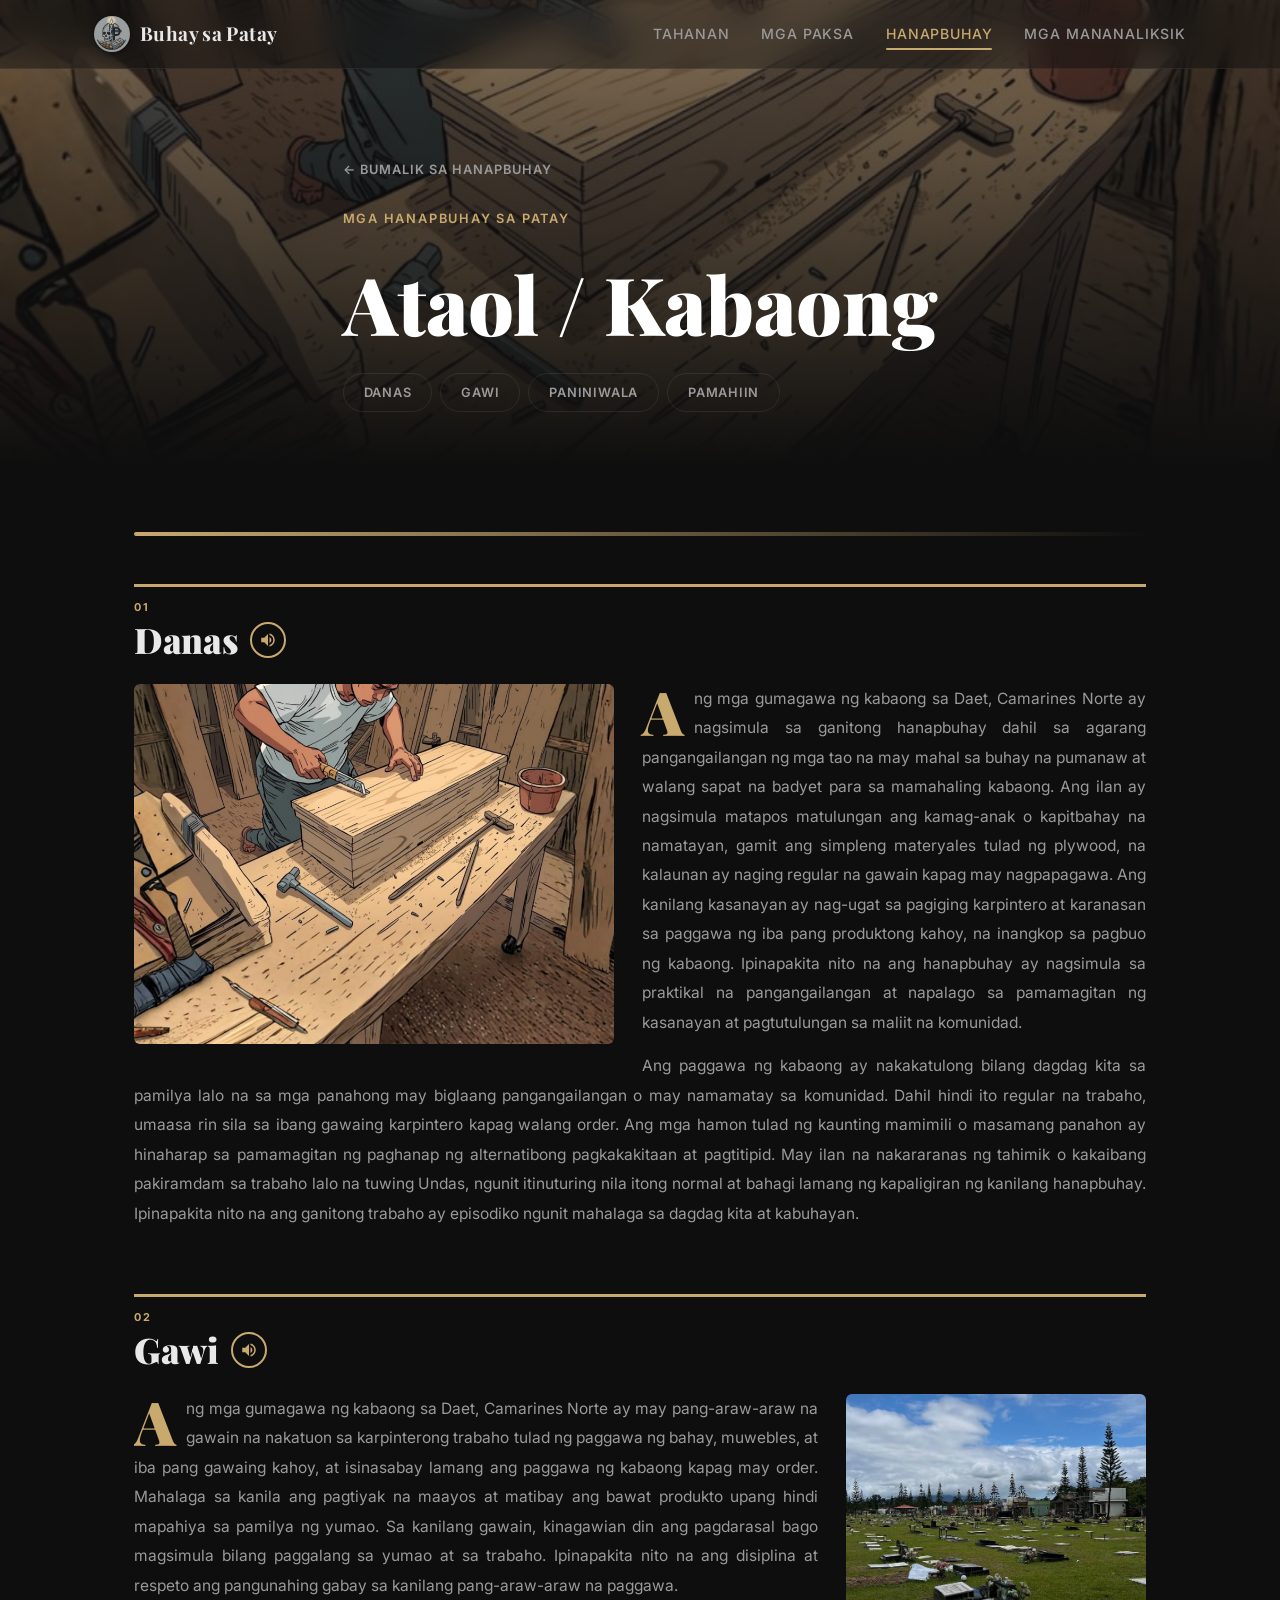
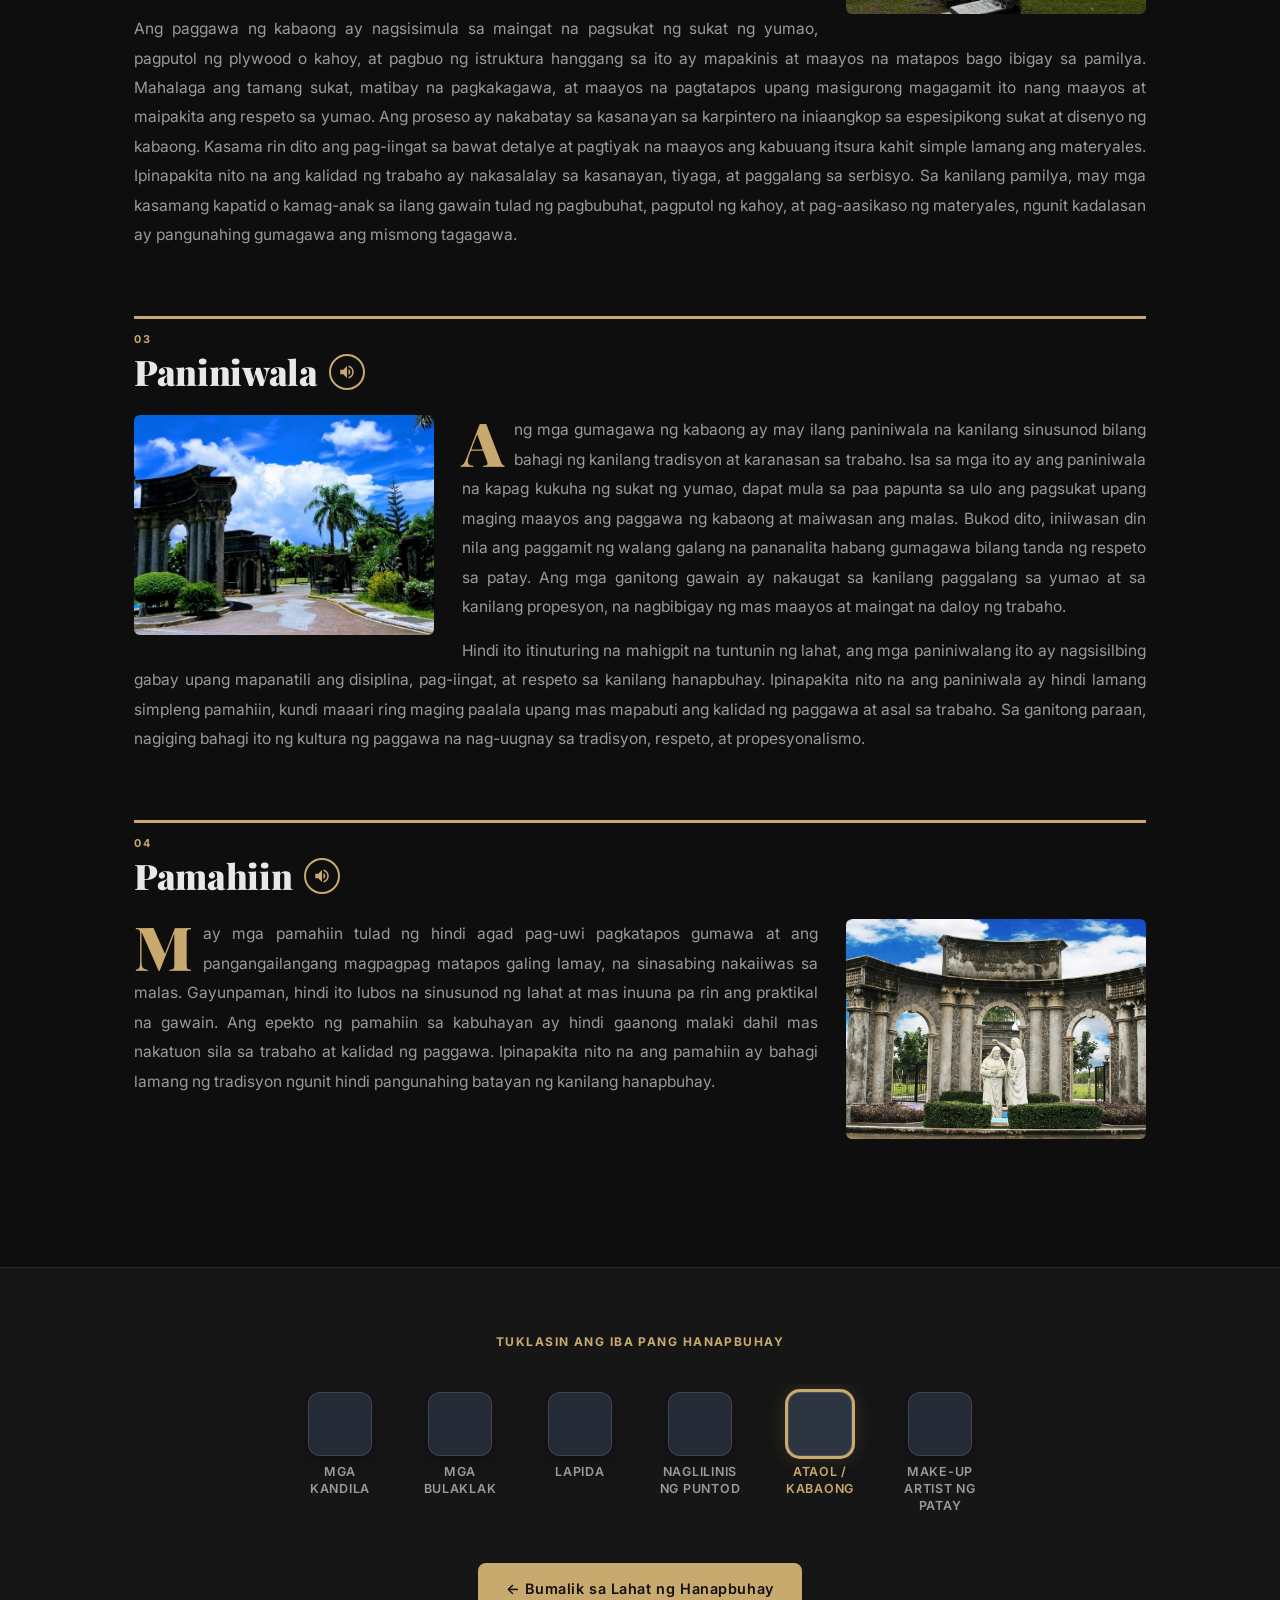
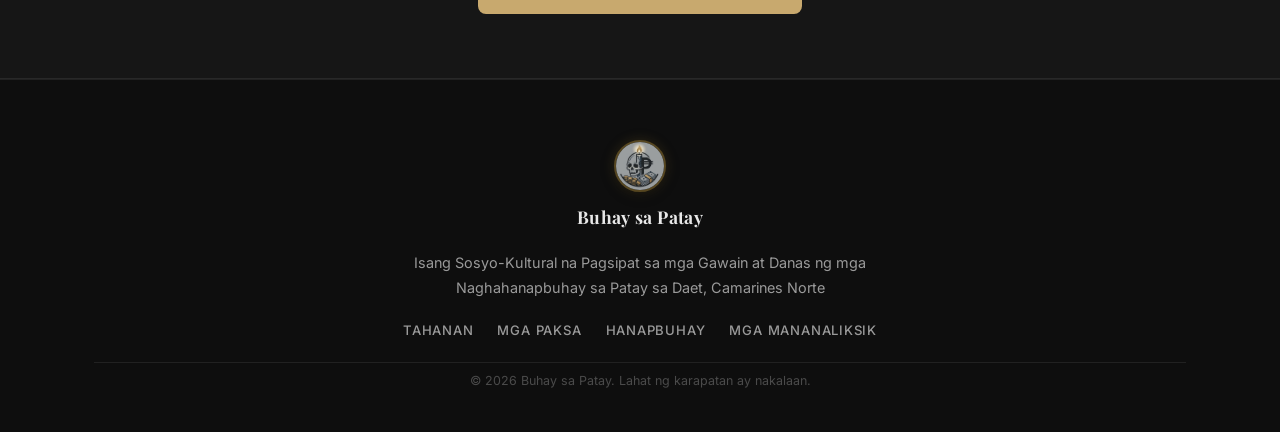
==== commit b26e8cd8: "Add Lordicon animations and update navigation icons across multiple pages - Integrated Lordicon libr" ====
--- a/ataol.html
+++ b/ataol.html
@@ -5,12 +5,13 @@
   <meta name="google" content="notranslate" />
   <meta name="viewport" content="width=device-width, initial-scale=1.0" />
   <title>Ataol / Kabaong — Buhay sa Patay</title>
-  <link rel="icon" type="image/png" href="Assets/logo.png">
+  <link rel="icon" type="image/png" href="Assets/favicon_round.png">
   <link rel="preconnect" href="https://fonts.googleapis.com" />
   <link rel="preconnect" href="https://fonts.gstatic.com" crossorigin />
   <link href="https://fonts.googleapis.com/css2?family=Playfair+Display:wght@400;700;900&family=Inter:wght@300;400;500;600&display=swap" rel="stylesheet" />
   <link rel="stylesheet" href="style.css" />
   <link rel="stylesheet" href="detail.css" />
+  <script src="https://cdn.lordicon.com/lordicon.js"></script>
 </head>
 <body data-page-parity="odd">
 
@@ -47,7 +48,7 @@
     <div class="detail-hero-overlay"></div>
     <div class="container detail-hero-content">
       <a href="index.html#hanapbuhay" class="back-link">← Bumalik sa Hanapbuhay</a>
-      <div class="detail-hero-icon">⚰️</div>
+      <div class="detail-hero-icon"><lord-icon src="https://cdn.lordicon.com/jqluolug.json" trigger="loop" delay="2000" style="width:72px;height:72px"></lord-icon></div>
       <p class="hero-eyebrow">Mga Hanapbuhay sa Patay</p>
       <h1 class="detail-hero-title">Ataol / Kabaong</h1>
       <div class="detail-tabs">
@@ -127,29 +128,29 @@
     <div class="container">
       <p class="hbnav-label">Tuklasin ang iba pang Hanapbuhay</p>
       <div class="hbnav-grid">
+        <a href="kandila.html" class="hbnav-item">
+          <div class="hbnav-icon" style="background:var(--tan)"><lord-icon src="https://cdn.lordicon.com/mfgtmuty.json" trigger="hover" colors="primary:#848484,secondary:#f24c00,tertiary:#d59f80" style="width:40px;height:40px"></lord-icon></div>
+          <span>Mga Kandila</span>
+        </a>
         <a href="bulaklak.html" class="hbnav-item">
-          <div class="hbnav-icon" style="background:var(--teal)">🌸</div>
+          <div class="hbnav-icon" style="background:var(--teal)"><lord-icon src="https://cdn.lordicon.com/etuixrny.json" trigger="hover" colors="primary:#e4e4e4,secondary:#ffc738" style="width:40px;height:40px"></lord-icon></div>
           <span>Mga Bulaklak</span>
         </a>
-        <a href="kandila.html" class="hbnav-item">
-          <div class="hbnav-icon" style="background:var(--tan)">🕯️</div>
-          <span>Mga Kandila</span>
-        </a>
         <a href="lapida.html" class="hbnav-item">
-          <div class="hbnav-icon" style="background:var(--olive)">🪦</div>
+          <div class="hbnav-icon" style="background:var(--olive)"><lord-icon src="https://cdn.lordicon.com/sjhlybob.json" trigger="hover" colors="primary:#d59f80,secondary:#848484,tertiary:#646e78" style="width:40px;height:40px"></lord-icon></div>
           <span>Lapida</span>
         </a>
         <a href="naglilinis.html" class="hbnav-item">
-          <div class="hbnav-icon" style="background:var(--blue)">🧹</div>
+          <div class="hbnav-icon" style="background:var(--blue)"><lord-icon src="https://cdn.lordicon.com/ijwgvxns.json" trigger="hover" colors="primary:#646e78,secondary:#d59f80,tertiary:#f9c9c0,quaternary:#c67d53,quinary:#848484,senary:#b26836" style="width:40px;height:40px"></lord-icon></div>
           <span>Naglilinis ng Puntod</span>
         </a>
         <span class="hbnav-item hbnav-item--active">
-          <div class="hbnav-icon" style="background:var(--purple)">⚰️</div>
+          <div class="hbnav-icon" style="background:var(--purple)"><lord-icon src="https://cdn.lordicon.com/jqluolug.json" trigger="hover" style="width:40px;height:40px"></lord-icon></div>
           <span>Ataol / Kabaong</span>
         </span>
         <a href="tagaganda.html" class="hbnav-item">
-          <div class="hbnav-icon" style="background:var(--red)">💄</div>
-          <span>Tagaganda ng Patay</span>
+          <div class="hbnav-icon" style="background:var(--red)"><lord-icon src="https://cdn.lordicon.com/znrcrqdz.json" trigger="hover" colors="primary:#a66037" style="width:40px;height:40px"></lord-icon></div>
+          <span>Make-up Artist ng Patay</span>
         </a>
       </div>
       <div class="hbnav-footer">
--- a/detail.css
+++ b/detail.css
@@ -583,17 +583,23 @@
 }
 
 .hbnav-grid {
-  display: grid;
-  grid-template-columns: repeat(3, 1fr);
-  gap: 16px;
+  display: flex;
+  flex-wrap: nowrap;
+  justify-content: center;
+  align-items: flex-start;
+  gap: 24px;
   margin-bottom: 36px;
-  max-width: 480px;
+  max-width: 100%;
   margin-left: auto;
   margin-right: auto;
+  overflow-x: auto;
+  padding: 8px 4px 12px;
 }
 
 .hbnav-item {
   display: flex;
+  flex: 0 0 auto;
+  width: 96px;
   flex-direction: column;
   align-items: center;
   gap: 8px;
@@ -608,6 +614,8 @@
 .hbnav-icon {
   width: 64px;
   height: 64px;
+  background: #252b36 !important;
+  border: 1px solid rgba(255,255,255,0.12);
   border-radius: var(--radius);
   display: flex;
   align-items: center;
@@ -620,10 +628,11 @@
   font-size: 0.78rem;
   font-weight: 600;
   letter-spacing: 0.06em;
+  line-height: 1.35;
   text-transform: uppercase;
   color: var(--text-muted);
   text-align: center;
-  max-width: 90px;
+  max-width: 96px;
   transition: color 0.25s ease;
 }
 
@@ -638,9 +647,11 @@
 }
 
 .hbnav-item--active .hbnav-icon {
-  outline: 3px solid var(--accent);
-  outline-offset: 3px;
-  box-shadow: 0 0 20px rgba(200,169,110,0.3);
+  background: #2d3542 !important;
+  box-shadow:
+    0 0 0 3px var(--accent),
+    0 0 20px rgba(200,169,110,0.3),
+    0 4px 16px rgba(0,0,0,0.35);
 }
 
 .hbnav-item--active > span {
@@ -653,6 +664,15 @@
 }
 
 /* ─── RESPONSIVE ─── */
+@media (max-width: 1024px) {
+  .hbnav-grid {
+    flex-wrap: wrap;
+    justify-content: center;
+    overflow-x: visible;
+    padding-bottom: 0;
+  }
+}
+
 @media (max-width: 768px) {
   .detail-section-body .news-img,
   .detail-section-body .news-img-placeholder {
@@ -676,7 +696,11 @@
 
   .hbnav-grid {
     gap: 12px;
-    max-width: 340px;
+    max-width: 380px;
+  }
+
+  .hbnav-item {
+    width: 88px;
   }
 
   .hbnav-icon {
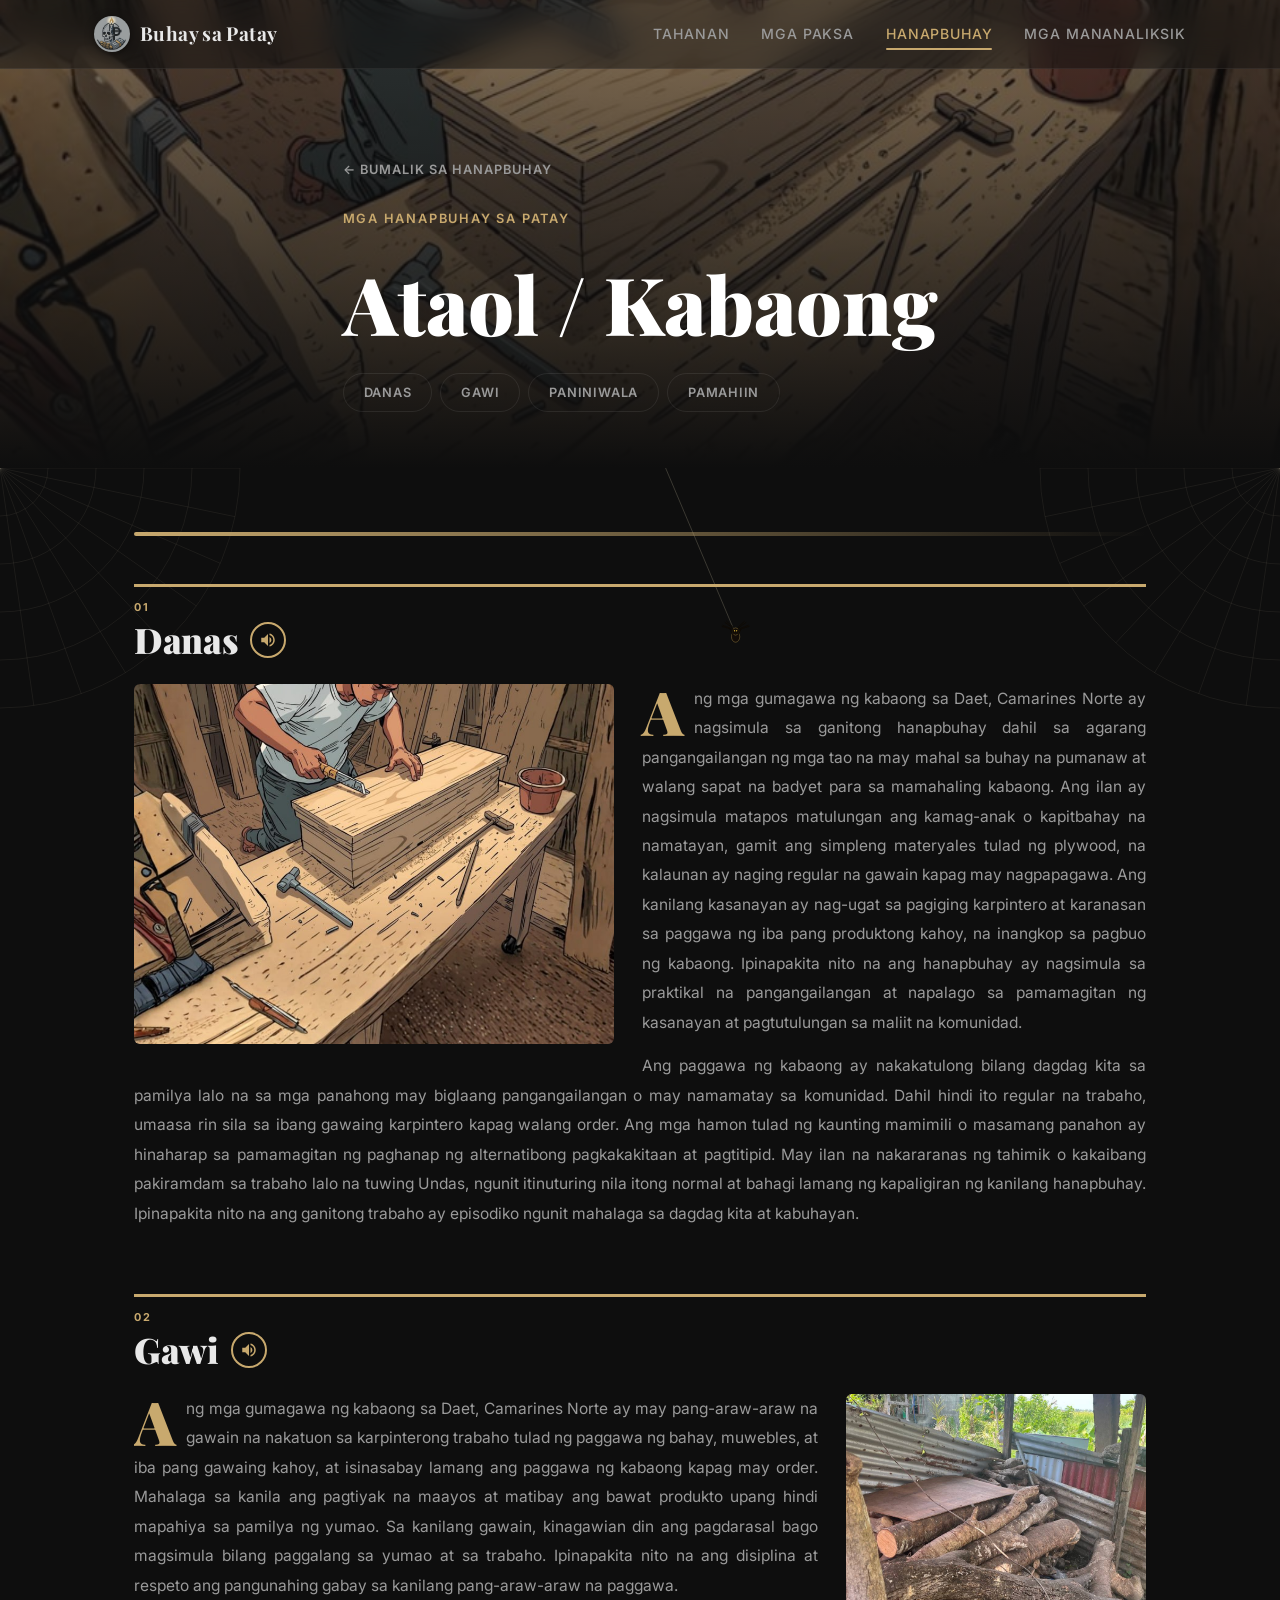
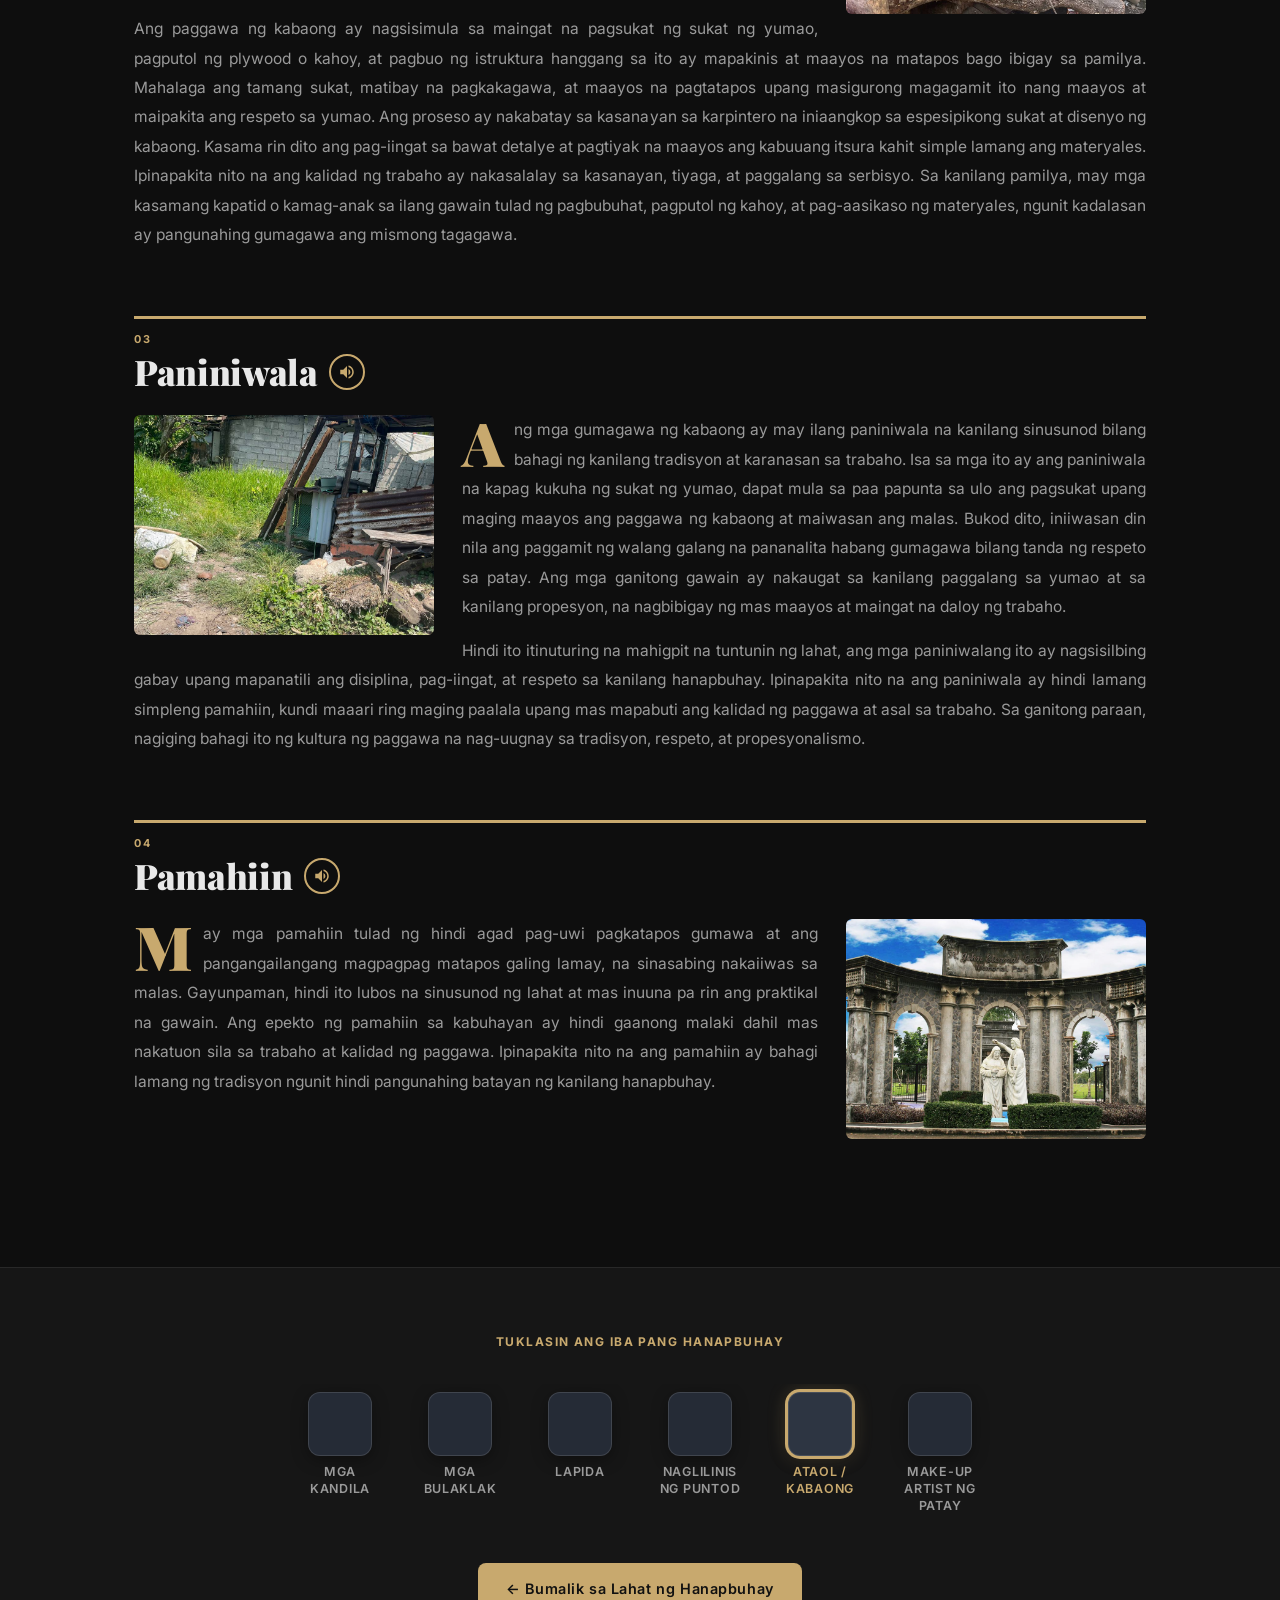
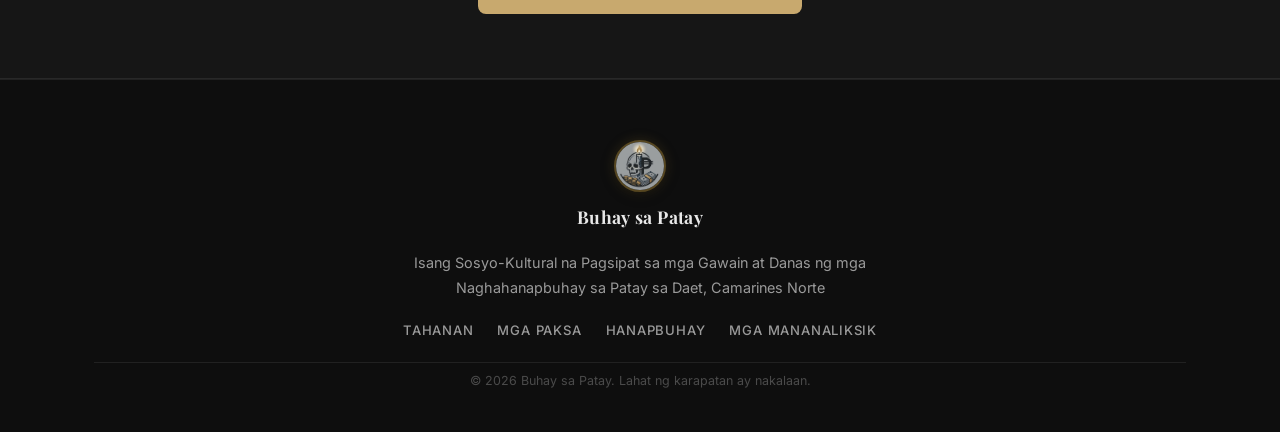
==== commit cec5d2ec: "Add spider.js for enhanced animations and effects; update HTML files to include new script and impro" ====
--- a/ataol.html
+++ b/ataol.html
@@ -86,7 +86,7 @@
           <h2>Gawi <button class="audio-btn" data-audio="Assets/Audio/Gawi-Ataol.mp3" aria-label="Pakinggan ang seksyon"><svg viewBox="0 0 24 24" fill="currentColor"><path d="M3 9v6h4l5 5V4L7 9H3zm13.5 3A4.5 4.5 0 0 0 14 7.97v8.05c1.48-.73 2.5-2.25 2.5-4.02zM14 3.23v2.06c2.89.86 5 3.54 5 6.71s-2.11 5.85-5 6.71v2.06c4.01-.91 7-4.49 7-8.77s-2.99-7.86-7-8.77z"/></svg></button></h2>
         </div>
         <div class="detail-section-body">
-          <img class="news-img" src="Assets/bg_2.jpg" alt="Sementeryo">
+          <img class="news-img" src="Assets/ataol_1.jpg" alt="Sementeryo">
           <p>Ang mga gumagawa ng kabaong sa Daet, Camarines Norte ay may pang-araw-araw na gawain na nakatuon sa karpinterong trabaho tulad ng paggawa ng bahay, muwebles, at iba pang gawaing kahoy, at isinasabay lamang ang paggawa ng kabaong kapag may order. Mahalaga sa kanila ang pagtiyak na maayos at matibay ang bawat produkto upang hindi mapahiya sa pamilya ng yumao. Sa kanilang gawain, kinagawian din ang pagdarasal bago magsimula bilang paggalang sa yumao at sa trabaho. Ipinapakita nito na ang disiplina at respeto ang pangunahing gabay sa kanilang pang-araw-araw na paggawa.</p>
           <p>Ang paggawa ng kabaong ay nagsisimula sa maingat na pagsukat ng sukat ng yumao, pagputol ng plywood o kahoy, at pagbuo ng istruktura hanggang sa ito ay mapakinis at maayos na matapos bago ibigay sa pamilya. Mahalaga ang tamang sukat, matibay na pagkakagawa, at maayos na pagtatapos upang masigurong magagamit ito nang maayos at maipakita ang respeto sa yumao. Ang proseso ay nakabatay sa kasanayan sa karpintero na iniaangkop sa espesipikong sukat at disenyo ng kabaong. Kasama rin dito ang pag-iingat sa bawat detalye at pagtiyak na maayos ang kabuuang itsura kahit simple lamang ang materyales. Ipinapakita nito na ang kalidad ng trabaho ay nakasalalay sa kasanayan, tiyaga, at paggalang sa serbisyo. Sa kanilang pamilya, may mga kasamang kapatid o kamag-anak sa ilang gawain tulad ng pagbubuhat, pagputol ng kahoy, at pag-aasikaso ng materyales, ngunit kadalasan ay pangunahing gumagawa ang mismong tagagawa.</p>
         </div>
@@ -101,7 +101,7 @@
           <h2>Paniniwala <button class="audio-btn" data-audio="Assets/Audio/Paniniwala-Ataol.mp3" aria-label="Pakinggan ang seksyon"><svg viewBox="0 0 24 24" fill="currentColor"><path d="M3 9v6h4l5 5V4L7 9H3zm13.5 3A4.5 4.5 0 0 0 14 7.97v8.05c1.48-.73 2.5-2.25 2.5-4.02zM14 3.23v2.06c2.89.86 5 3.54 5 6.71s-2.11 5.85-5 6.71v2.06c4.01-.91 7-4.49 7-8.77s-2.99-7.86-7-8.77z"/></svg></button></h2>
         </div>
         <div class="detail-section-body">
-          <img class="news-img" src="Assets/another_bg.jpg" alt="Sementeryo">
+          <img class="news-img" src="Assets/ataol_2.jpg" alt="Sementeryo">
           <p>Ang mga gumagawa ng kabaong ay may ilang paniniwala na kanilang sinusunod bilang bahagi ng kanilang tradisyon at karanasan sa trabaho. Isa sa mga ito ay ang paniniwala na kapag kukuha ng sukat ng yumao, dapat mula sa paa papunta sa ulo ang pagsukat upang maging maayos ang paggawa ng kabaong at maiwasan ang malas. Bukod dito, iniiwasan din nila ang paggamit ng walang galang na pananalita habang gumagawa bilang tanda ng respeto sa patay. Ang mga ganitong gawain ay nakaugat sa kanilang paggalang sa yumao at sa kanilang propesyon, na nagbibigay ng mas maayos at maingat na daloy ng trabaho.</p>
           <p>Hindi ito itinuturing na mahigpit na tuntunin ng lahat, ang mga paniniwalang ito ay nagsisilbing gabay upang mapanatili ang disiplina, pag-iingat, at respeto sa kanilang hanapbuhay. Ipinapakita nito na ang paniniwala ay hindi lamang simpleng pamahiin, kundi maaari ring maging paalala upang mas mapabuti ang kalidad ng paggawa at asal sa trabaho. Sa ganitong paraan, nagiging bahagi ito ng kultura ng paggawa na nag-uugnay sa tradisyon, respeto, at propesyonalismo.</p>
         </div>
@@ -194,6 +194,7 @@
   </div>
 
   <script src="main.js"></script>
+  <script src="spider.js"></script>
 </body>
 </html>
 
--- a/style.css
+++ b/style.css
@@ -34,6 +34,12 @@
   color: var(--text);
   line-height: 1.65;
   font-size: 16px;
+  transition: opacity 0.52s ease, filter 0.52s ease;
+}
+
+body.page-exit {
+  opacity: 0;
+  filter: blur(2px);
 }
 
 .container {
@@ -240,6 +246,38 @@
     url('Assets/main_bg.png')
     center / cover no-repeat;
   padding-top: 68px;
+  overflow: hidden;
+}
+
+.hero::before,
+.hero::after {
+  content: '';
+  position: absolute;
+  inset: -10%;
+  pointer-events: none;
+  z-index: 0;
+}
+
+.hero::before {
+  background:
+    radial-gradient(circle at 14% 82%, rgba(200,169,110,0.17) 0%, rgba(200,169,110,0.03) 34%, transparent 62%),
+    radial-gradient(circle at 86% 16%, rgba(95,118,87,0.16) 0%, rgba(95,118,87,0.04) 30%, transparent 58%);
+  animation: heroAmbience 16s ease-in-out infinite alternate;
+}
+
+.hero::after {
+  background:
+    radial-gradient(circle at 50% 45%, rgba(255,255,255,0.06) 0%, transparent 55%),
+    repeating-linear-gradient(
+      -38deg,
+      rgba(255,255,255,0.015) 0,
+      rgba(255,255,255,0.015) 2px,
+      transparent 2px,
+      transparent 13px
+    );
+  mix-blend-mode: soft-light;
+  opacity: 0.28;
+  animation: heroTextureDrift 22s linear infinite;
 }
 
 .hero-overlay {
@@ -251,12 +289,41 @@
     rgba(14,14,14,0.65) 60%,
     rgba(14,14,14,0.45) 100%
   );
+  z-index: 1;
+  transform: translate3d(0, 0, 0);
+  transition: transform 0.18s linear;
 }
 
 .hero-content {
   position: relative;
   max-width: 660px;
   padding: 80px 24px;
+  z-index: 2;
+}
+
+.hero-content > * {
+  opacity: 0;
+  transform: translateY(18px);
+}
+
+body.page-ready .hero-eyebrow {
+  animation: heroReveal 0.85s cubic-bezier(0.22, 1, 0.36, 1) 0.06s forwards;
+}
+
+body.page-ready .hero-title {
+  animation: heroReveal 0.95s cubic-bezier(0.22, 1, 0.36, 1) 0.16s forwards;
+}
+
+body.page-ready .hero-desc {
+  animation: heroReveal 0.95s cubic-bezier(0.22, 1, 0.36, 1) 0.3s forwards;
+}
+
+body.page-ready .hero-actions {
+  animation: heroReveal 0.9s cubic-bezier(0.22, 1, 0.36, 1) 0.42s forwards;
+}
+
+body.page-ready .hero-scroll-hint {
+  animation: heroHintReveal 0.8s cubic-bezier(0.22, 1, 0.36, 1) 0.56s forwards;
 }
 
 .hero-eyebrow {
@@ -345,6 +412,7 @@
   font-size: 0.75rem;
   letter-spacing: 0.08em;
   text-transform: uppercase;
+  opacity: 0;
 }
 
 .scroll-arrow {
@@ -359,6 +427,48 @@
 @keyframes bounce {
   0%, 100% { transform: rotate(45deg) translateY(0); }
   50%       { transform: rotate(45deg) translateY(5px); }
+}
+
+@keyframes heroAmbience {
+  0% {
+    transform: translate3d(-1%, 0, 0) scale(1);
+    opacity: 0.86;
+  }
+  100% {
+    transform: translate3d(1.4%, -0.8%, 0) scale(1.04);
+    opacity: 1;
+  }
+}
+
+@keyframes heroTextureDrift {
+  0% {
+    transform: translate3d(0, 0, 0);
+  }
+  100% {
+    transform: translate3d(2.4%, -1.6%, 0);
+  }
+}
+
+@keyframes heroReveal {
+  from {
+    opacity: 0;
+    transform: translateY(18px);
+  }
+  to {
+    opacity: 1;
+    transform: translateY(0);
+  }
+}
+
+@keyframes heroHintReveal {
+  from {
+    opacity: 0;
+    transform: translateX(-50%) translateY(12px);
+  }
+  to {
+    opacity: 1;
+    transform: translateX(-50%) translateY(0);
+  }
 }
 
 /* ================================================================
@@ -543,12 +653,26 @@
   box-shadow: 0 10px 36px rgba(0,0,0,0.6);
 }
 
+.card:hover .card-icon-wrap {
+  box-shadow: 0 0 0 1px rgba(200,169,110,0.3), 0 0 16px rgba(200,169,110,0.3);
+  animation: iconCandlePulse 1.3s ease-in-out infinite alternate;
+}
+
 .card:hover::before {
   transform: scale(1.07);
 }
 
 .card:hover::after {
   background: rgba(10,10,10,0.50);
+}
+
+.card.ghost-awake {
+  border-color: rgba(200,169,110,0.68);
+  box-shadow: 0 14px 36px rgba(0,0,0,0.65), 0 0 22px rgba(200,169,110,0.2);
+}
+
+.card.ghost-awake::after {
+  background: rgba(10,10,10,0.38);
 }
 
 .card-icon-wrap {
@@ -613,6 +737,7 @@
    FEATURE SECTION (Hanapbuhay)
    ================================================================ */
 .feature-section {
+  position: relative;
   background:
     linear-gradient(to bottom, rgba(14,14,14,0.78) 0%, rgba(14,14,14,0.68) 100%),
     url('Assets/another_bg.jpg') center / cover no-repeat;
@@ -699,6 +824,10 @@
 .gallery-card-link:hover {
   transform: translateY(-4px) scale(1.01);
   box-shadow: 0 8px 32px rgba(0,0,0,0.5);
+}
+
+.gallery-card-link:hover .gallery-placeholder span {
+  box-shadow: 0 0 0 1px rgba(200,169,110,0.35), 0 0 14px rgba(200,169,110,0.2);
 }
 
 .gallery-card-link .gallery-placeholder span {
@@ -791,6 +920,10 @@
 
 .qnav-item:hover { transform: translateY(-4px); }
 
+.qnav-item:hover .qnav-icon {
+  box-shadow: 0 0 0 1px rgba(200,169,110,0.28), 0 10px 26px rgba(0,0,0,0.5);
+}
+
 .qnav-icon {
   width: 64px;
   height: 64px;
@@ -823,6 +956,32 @@
 }
 
 .qnav-item:hover span { color: var(--accent); }
+
+@keyframes iconCandlePulse {
+  from {
+    transform: scale(1);
+  }
+  to {
+    transform: scale(1.04);
+  }
+}
+
+.reveal-on-scroll {
+  opacity: 0;
+  transform: translateY(24px) scale(0.985);
+  filter: blur(3px);
+  transition:
+    opacity 0.85s cubic-bezier(0.22, 1, 0.36, 1),
+    transform 0.85s cubic-bezier(0.22, 1, 0.36, 1),
+    filter 0.7s ease;
+  transition-delay: var(--reveal-delay, 0ms);
+}
+
+.reveal-on-scroll.is-visible {
+  opacity: 1;
+  transform: translateY(0) scale(1);
+  filter: blur(0);
+}
 
 /* ================================================================
    MGA MANANALIKSIK
@@ -981,6 +1140,24 @@
   text-align: center;
 }
 
+@media (prefers-reduced-motion: reduce) {
+  .hero::before,
+  .hero::after,
+  .scroll-arrow,
+  .card:hover .card-icon-wrap {
+    animation: none !important;
+  }
+
+  .hero-content > *,
+  .hero-scroll-hint,
+  .reveal-on-scroll {
+    opacity: 1 !important;
+    transform: none !important;
+    filter: none !important;
+    transition: none !important;
+  }
+}
+
 /* ================================================================
    RESPONSIVE
    ================================================================ */
--- a/detail.css
+++ b/detail.css
@@ -400,7 +400,108 @@
   flex-direction: column;
   align-items: center;
   width: 260px;
+  position: relative;
   cursor: pointer;
+}
+
+.researcher-candle-deco {
+  position: absolute;
+  top: auto;
+  bottom: -78px;
+  pointer-events: none;
+  z-index: 5;
+  filter: drop-shadow(0 10px 22px rgba(0,0,0,0.5));
+  width: 250px;
+  height: 128px;
+}
+
+.researcher-candle-deco--mananaliksik {
+  left: 50%;
+  bottom: -42px;
+  transform: translateX(-50%);
+  width: 420px;
+}
+
+.researcher-candle-deco--professor {
+  left: 50%;
+  bottom: -42px;
+  transform: translateX(-50%);
+  width: 260px;
+}
+
+.researcher-candle-deco__item {
+  position: absolute;
+  filter: drop-shadow(0 10px 18px rgba(0,0,0,0.45));
+  width: 108px !important;
+  height: 108px !important;
+}
+
+.researcher-candle-deco__item--a {
+  left: 0;
+  bottom: 0;
+}
+
+.researcher-candle-deco__item--b {
+  left: 68px;
+  bottom: 10px;
+  width: 92px !important;
+  height: 92px !important;
+}
+
+.researcher-candle-deco__item--c {
+  left: 140px;
+  bottom: -2px;
+  width: 78px !important;
+  height: 78px !important;
+}
+
+.researcher-candle-deco--mananaliksik .researcher-candle-deco__item--a {
+  left: 8px;
+  bottom: 0;
+}
+
+.researcher-candle-deco--mananaliksik .researcher-candle-deco__item--b {
+  left: 66px;
+  bottom: 8px;
+}
+
+.researcher-candle-deco--mananaliksik .researcher-candle-deco__item--c {
+  right: 10px;
+  left: auto;
+  bottom: -2px;
+}
+
+.researcher-candle-deco--professor .researcher-candle-deco__item--a {
+  left: 8px;
+  bottom: 4px;
+}
+
+.researcher-candle-deco--professor .researcher-candle-deco__item--b {
+  left: 50%;
+  bottom: 12px;
+  transform: translateX(-50%);
+}
+
+.researcher-candle-deco--professor .researcher-candle-deco__item--c {
+  right: 8px;
+  left: auto;
+  bottom: 4px;
+}
+
+.researcher-pumpkin-deco {
+  position: absolute;
+  bottom: -44px;
+  pointer-events: none;
+  z-index: 4;
+  filter: drop-shadow(0 10px 20px rgba(0,0,0,0.52));
+}
+
+.researcher-pumpkin-deco--left {
+  left: -168px;
+}
+
+.researcher-pumpkin-deco--right {
+  right: -168px;
 }
 
 .lapida-card--adviser {
@@ -576,10 +677,36 @@
 /* ── Responsive ── */
 @media (max-width: 900px) {
   .lapida-card--adviser { order: 0; }
+
+  .researcher-pumpkin-deco {
+    display: none;
+  }
+
+  .researcher-candle-deco {
+    display: block;
+    transform: translateX(-50%) scale(0.72);
+    transform-origin: bottom center;
+    bottom: -90px;
+  }
+
+  .lapida-card,
+  .lapida-card--adviser {
+    margin-bottom: 48px;
+  }
 }
 @media (max-width: 600px) {
   .lapida-card, .lapida-card--adviser { width: 100%; max-width: 300px; }
   .lapida-grid { gap: 32px; }
+
+  .researcher-candle-deco {
+    transform: translateX(-50%) scale(0.58);
+    bottom: -98px;
+  }
+
+  .lapida-card,
+  .lapida-card--adviser {
+    margin-bottom: 58px;
+  }
 }
 
 .hbnav-grid {
@@ -748,6 +875,7 @@
   width: 100%;
   max-height: 88vh;
   overflow-y: auto;
+  overflow-x: hidden;
   text-align: center;
   box-shadow: 0 24px 80px rgba(0,0,0,0.8);
   animation: modalIn 0.28s cubic-bezier(0.34,1.4,0.64,1) both;
@@ -761,8 +889,27 @@
   border-radius: 12px;
   z-index: 0;
 }
+
+.modal-spider-walker {
+  position: absolute !important;
+  top: 8px;
+  left: 8px;
+  width: 88px;
+  height: 88px;
+  pointer-events: none;
+  z-index: 2;
+  transform-origin: 50% 52%;
+  will-change: transform;
+  filter: drop-shadow(0 8px 14px rgba(0,0,0,0.46));
+}
+
+.modal-spider-walker lord-icon {
+  display: block;
+  width: 100%;
+  height: 100%;
+}
 /* Keep modal content above canvas */
-.researcher-modal__box > *:not(.modal-spider-canvas):not(.researcher-modal__close) { position: relative; z-index: 1; }
+.researcher-modal__box > *:not(.modal-spider-canvas):not(.modal-spider-walker):not(.researcher-modal__close) { position: relative; z-index: 1; }
 .researcher-modal__box--gold {
   background: linear-gradient(160deg, #211c0e 0%, #161206 100%);
   border-color: rgba(200,169,110,0.18);
